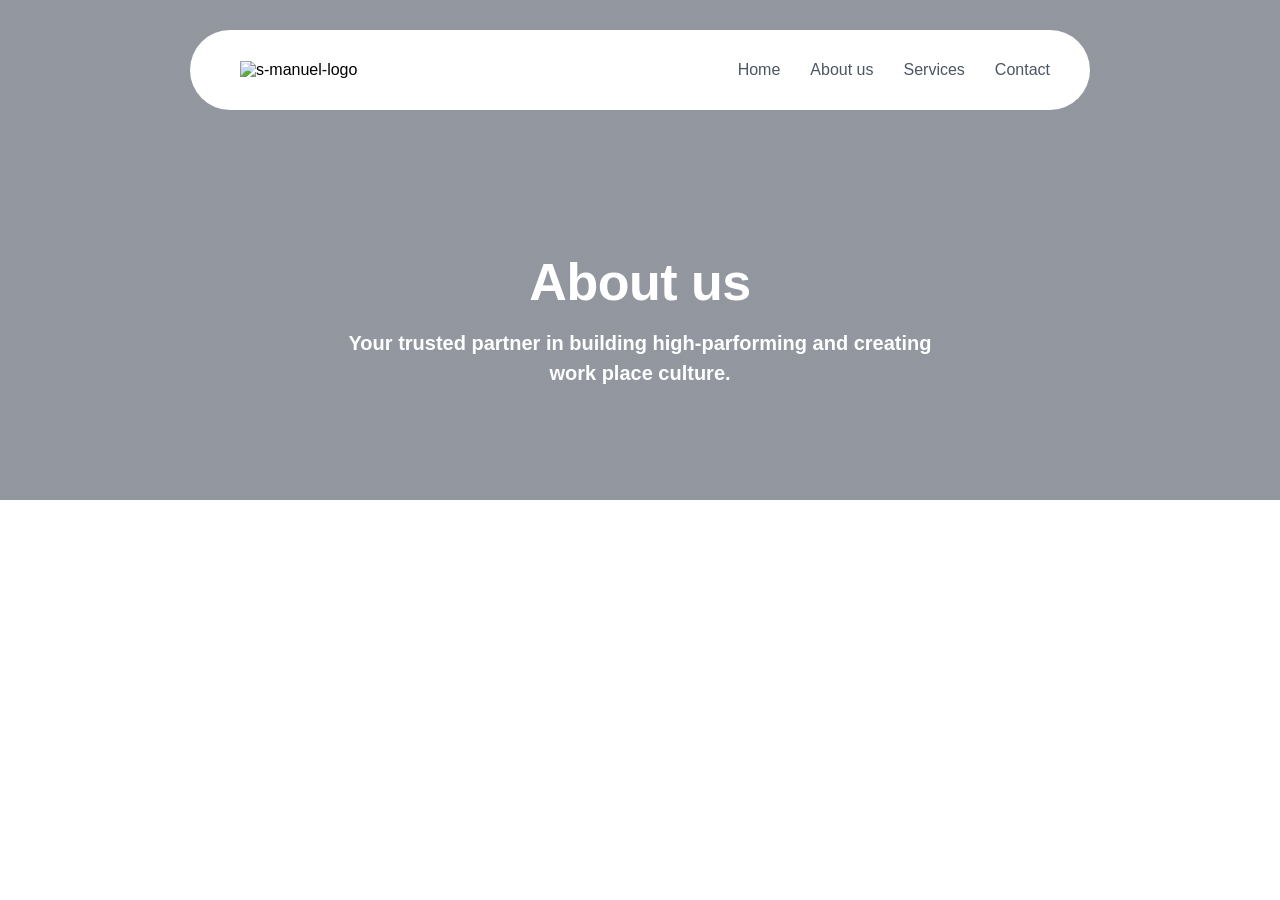
==== about-us.html @ 1f8f38a8 "completed the about us hero page" ====
<!DOCTYPE html>
<html>
    <head>
        <title>About Us | S'Manuel Consulting</title>
        <link rel="icon" href="https://s-manuel-consulting.vercel.app/_next/image?url=%2FLogo.png&w=256&q=75">
        <link href= "https://googleapis.com" rel="stylesheet">
        <link rel="stylesheet" href="about-us.css">
    </head>
    <body>
        <div class="hero">
        <div class="container">

            <div class="box">
        <img src="https://s-manuel-consulting.vercel.app/icon.png?icon.034jwjyfz-hox.png" alt="s-manuel-logo">
        <div class="nav">
            <a href="#">Home</a>
            <a href="#">About us</a>
             <a href="#">Services</a>
            <a href="#">Contact</a>
        </div>
        </div>
            </div>
            <div class="hero-content">
            <h1>About us</h1>
            <p>Your trusted partner in building high-parforming and creating<br> work place culture.</p>
            </div>
        </div>
    </body>
</html>
---- about-us.css ----
*{
    padding: 0%;
    margin: 0%;
    box-sizing: border-box;
    font-family: 'plus jakarta sans', sans-serif;
}

body{
    background-color: white;
}
.hero{
    height: 500px;
    width: 100%;
    background-image:
            linear-gradient(
                rgba(15, 23, 42, 0.45),
                rgba(15, 23, 42, 0.45)
            ), 
            url("https://s-manuel-consulting.vercel.app/_next/image?url=%2FaboutImg.jpg&w=640&q=75");
    background-repeat: no-repeat;
    background-size: cover;
    background-position: center;

    display: flex;
    flex-direction: column;
}
.container{
    display: flex;
      justify-content: center;
      align-items: center;
    padding: 30px;
}

.box{
    height: 80px;
    width: 900px;
    background-color: white;
    border-radius: 70px;
    display: flex;
    align-items: center;
    gap: 20px ;
    display: flex;
    align-items: center;
    justify-content: space-between;
    cursor: pointer;
}

.box img {
margin-left: 50px;
}

.nav{
display: flex;
gap: 30px;
margin-right: 40px;

}

.hero-content{
margin: auto;
text-align: center;
color: white;
max-width: 700px;
padding: 0 20px;
font-weight: 900;
}

.hero-content h1{
    font-size: 52px;
    font-weight: 800;
    letter-spacing: -0.5px;
    margin-bottom: 16px;
}

.hero-content p{
    font-size: 20px;
    font-weight: 600;
    line-height: 1.5;
}

.nav a{
    text-decoration: none;
    color: #4b5563;
    font-weight: 500;
}
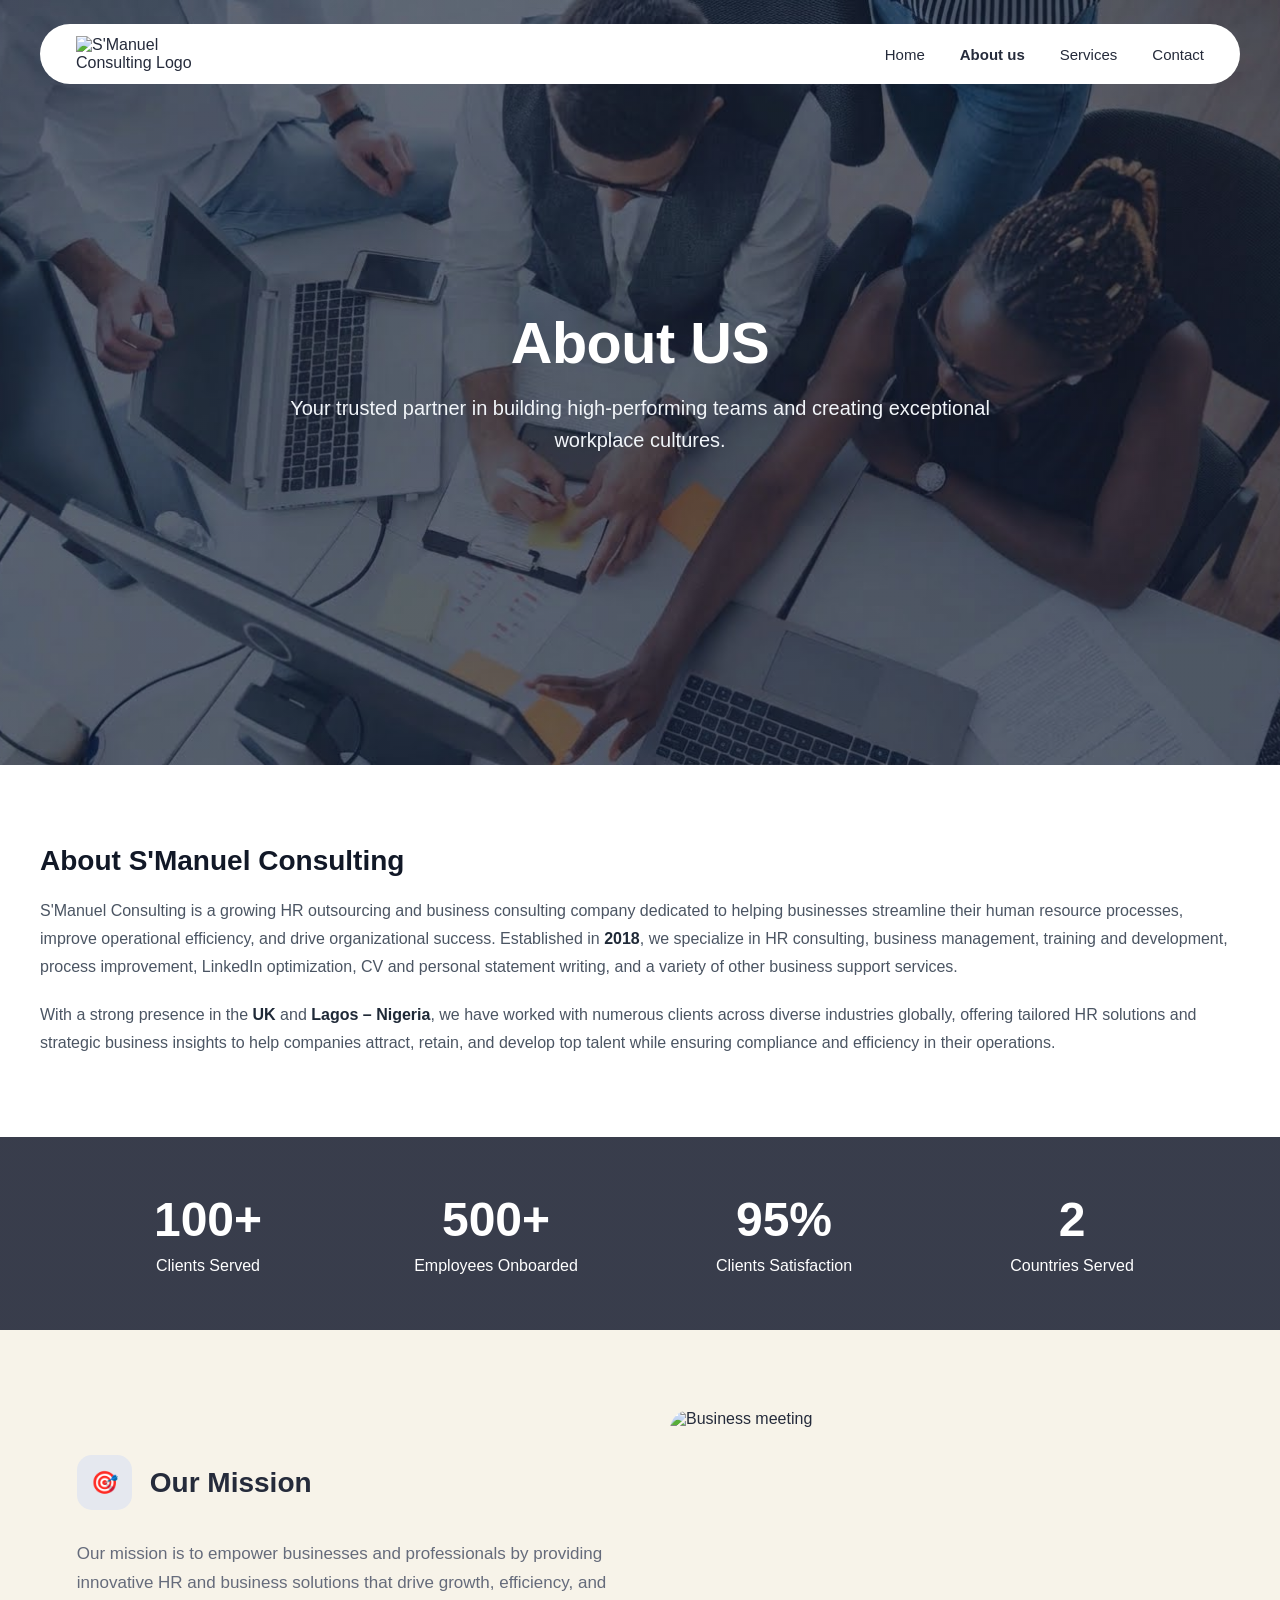
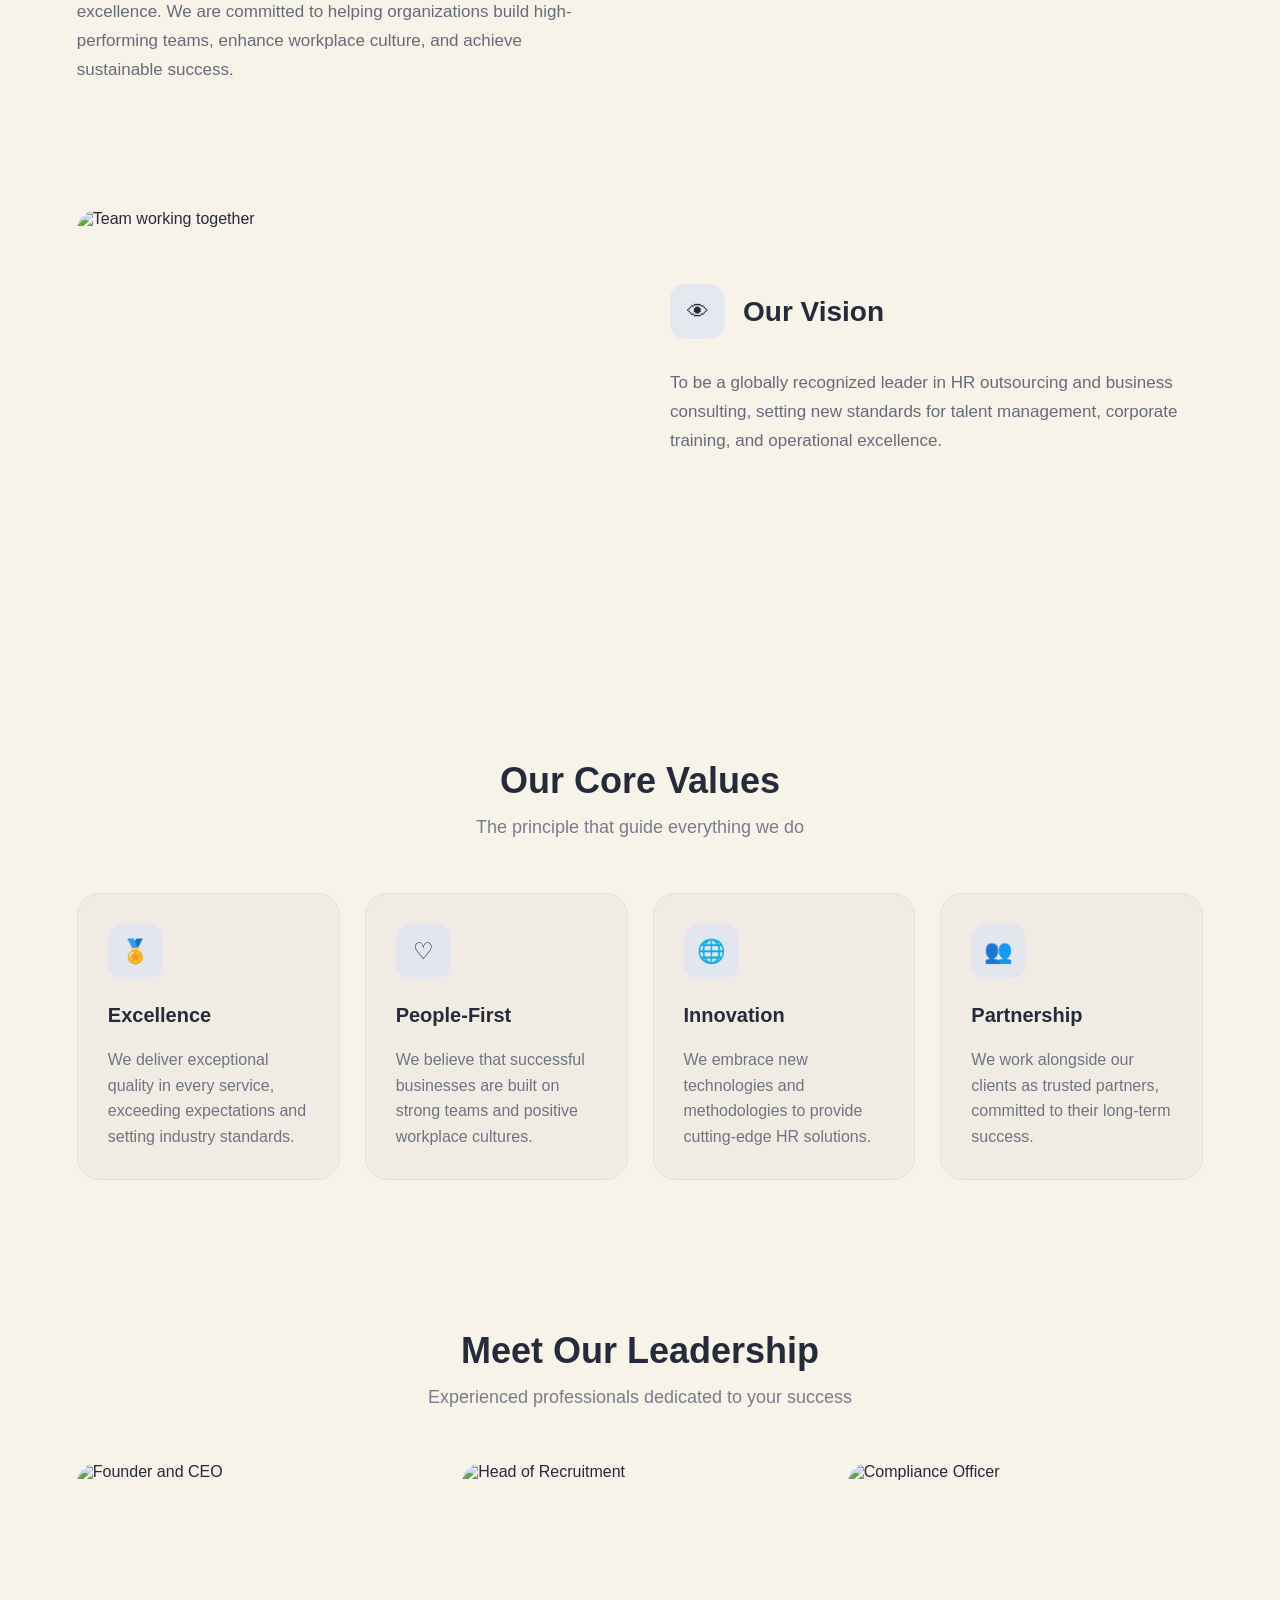
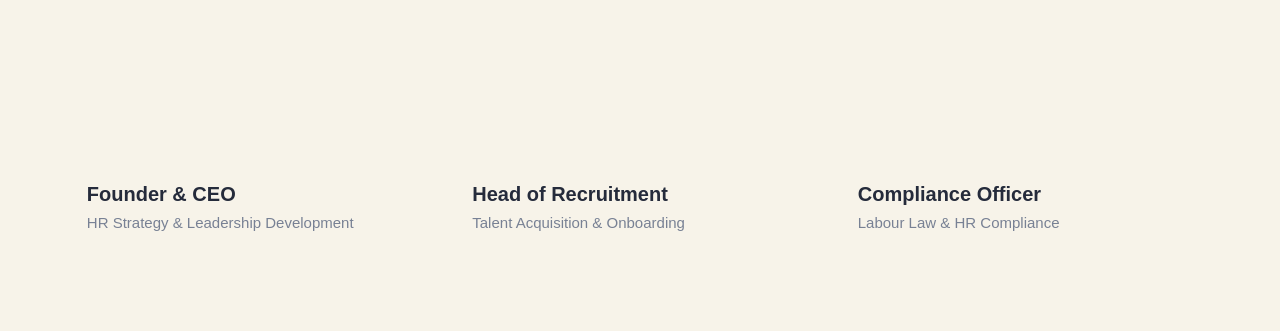
==== commit c5d59ee7: "completed the about page" ====
--- a/about-us.html
+++ b/about-us.html
@@ -1,29 +1,256 @@
 <!DOCTYPE html>
-<html>
-    <head>
-        <title>About Us | S'Manuel Consulting</title>
-        <link rel="icon" href="https://s-manuel-consulting.vercel.app/_next/image?url=%2FLogo.png&w=256&q=75">
-        <link href= "https://googleapis.com" rel="stylesheet">
-        <link rel="stylesheet" href="about-us.css">
-    </head>
-    <body>
-        <div class="hero">
-        <div class="container">
-
-            <div class="box">
-        <img src="https://s-manuel-consulting.vercel.app/icon.png?icon.034jwjyfz-hox.png" alt="s-manuel-logo">
-        <div class="nav">
-            <a href="#">Home</a>
-            <a href="#">About us</a>
-             <a href="#">Services</a>
-            <a href="#">Contact</a>
-        </div>
-        </div>
-            </div>
-            <div class="hero-content">
-            <h1>About us</h1>
-            <p>Your trusted partner in building high-parforming and creating<br> work place culture.</p>
-            </div>
-        </div>
-    </body>
+<html lang="en">
+<head>
+    <meta charset="UTF-8">
+    <meta name="viewport" content="width=device-width, initial-scale=1.0">
+    <title>About Us - S'Manuel Consulting</title>
+    <link rel="icon" href="https://s-manuel-consulting.vercel.app/_next/image?url=%2FLogo.png&w=384&q=75">
+    <link rel="stylesheet" href="about-us.css">
+</head>
+<body>
+
+<!-- HEADER -->
+<header class="navbar">
+    <div class="logo">
+        <img src="https://s-manuel-consulting.vercel.app/icon.png?icon.034jwjyfz-hox.png" alt="S'Manuel Consulting Logo">
+    </div>
+
+    <nav class="nav-links">
+        <a href="index.html">Home</a>
+        <a href="about.html" class="active">About us</a>
+        <a href="services.html">Services</a>
+        <a href="contact.html">Contact</a>
+    </nav>
+</header>
+<section class="about-hero">
+    <div class="hero-content">
+      <h1>About US</h1>
+      <p>
+        Your trusted partner in building high-performing teams and creating 
+        exceptional workplace cultures.
+      </p>
+    </div>
+  </section>
+  <section class="about-company">
+  <div class="container">
+    <h2>About S'Manuel Consulting</h2>
+    <p>
+      S'Manuel Consulting is a growing HR outsourcing and business consulting company dedicated to helping businesses streamline their human resource processes, improve operational efficiency, and drive organizational success. Established in <strong>2018</strong>, we specialize in HR consulting, business management, training and development, process improvement, LinkedIn optimization, CV and personal statement writing, and a variety of other business support services.
+    </p>
+    <p>
+      With a strong presence in the <strong>UK</strong> and <strong>Lagos – Nigeria</strong>, we have worked with numerous clients across diverse industries globally, offering tailored HR solutions and strategic business insights to help companies attract, retain, and develop top talent while ensuring compliance and efficiency in their operations.
+    </p>
+  </div>
+</section>
+
+
+<!-- STATISTICS SECTION -->
+<section class="stats-section">
+
+    <div class="stat">
+        <h2>100+</h2>
+        <p>Clients Served</p>
+    </div>
+
+    <div class="stat">
+        <h2>500+</h2>
+        <p>Employees Onboarded</p>
+    </div>
+
+    <div class="stat">
+        <h2>95%</h2>
+        <p>Clients Satisfaction</p>
+    </div>
+
+    <div class="stat">
+        <h2>2</h2>
+        <p>Countries Served</p>
+    </div>
+
+</section>
+
+
+<!-- MISSION SECTION -->
+<section class="mission-vision">
+
+    <div class="mission">
+
+        <div class="text-content">
+
+            <div class="section-heading">
+                <span class="icon">🎯</span>
+                <h2>Our Mission</h2>
+            </div>
+
+            <p>
+                Our mission is to empower businesses and professionals by
+                providing innovative HR and business solutions that drive
+                growth, efficiency, and excellence. We are committed to
+                helping organizations build high-performing teams, enhance
+                workplace culture, and achieve sustainable success.
+            </p>
+
+        </div>
+
+        <div class="image-content">
+            <img src="https://s-manuel-consulting.vercel.app/_next/image?url=%2Fmission.jpg&w=750&q=75" alt="Business meeting">
+        </div>
+
+    </div>
+
+
+    <!-- VISION SECTION -->
+    <div class="vision">
+
+        <div class="image-content">
+            <img src="https://s-manuel-consulting.vercel.app/_next/image?url=%2Fvision.jpg&w=750&q=75" alt="Team working together">
+        </div>
+
+        <div class="text-content">
+
+            <div class="section-heading">
+                <span class="icon">👁</span>
+                <h2>Our Vision</h2>
+            </div>
+
+            <p>
+                To be a globally recognized leader in HR outsourcing and
+                business consulting, setting new standards for talent
+                management, corporate training, and operational excellence.
+            </p>
+
+        </div>
+
+    </div>
+
+</section>
+
+
+<!-- CORE VALUES SECTION -->
+<section class="core-values">
+
+    <div class="section-title">
+        <h2>Our Core Values</h2>
+        <p>The principle that guide everything we do</p>
+    </div>
+
+    <div class="values-container">
+
+        <!-- VALUE 1 -->
+        <div class="value-card">
+
+            <div class="value-icon">🏅</div>
+
+            <h3>Excellence</h3>
+
+            <p>
+                We deliver exceptional quality in every service,
+                exceeding expectations and setting industry standards.
+            </p>
+
+        </div>
+
+
+        <!-- VALUE 2 -->
+        <div class="value-card">
+
+            <div class="value-icon">♡</div>
+
+            <h3>People-First</h3>
+
+            <p>
+                We believe that successful businesses are built on
+                strong teams and positive workplace cultures.
+            </p>
+
+        </div>
+
+
+        <!-- VALUE 3 -->
+        <div class="value-card">
+
+            <div class="value-icon">🌐</div>
+
+            <h3>Innovation</h3>
+
+            <p>
+                We embrace new technologies and methodologies to
+                provide cutting-edge HR solutions.
+            </p>
+
+        </div>
+
+
+        <!-- VALUE 4 -->
+        <div class="value-card">
+
+            <div class="value-icon">👥</div>
+
+            <h3>Partnership</h3>
+
+            <p>
+                We work alongside our clients as trusted partners,
+                committed to their long-term success.
+            </p>
+
+        </div>
+
+    </div>
+
+</section>
+
+
+<!-- LEADERSHIP SECTION -->
+<section class="leadership">
+
+    <div class="section-title">
+        <h2>Meet Our Leadership</h2>
+        <p>Experienced professionals dedicated to your success</p>
+    </div>
+
+    <div class="leadership-container">
+
+        <!-- LEADER 1 -->
+        <div class="leader-card">
+
+            <img src="https://s-manuel-consulting.vercel.app/_next/image?url=%2Ffounder.png&w=640&q=75" alt="Founder and CEO">
+
+            <div class="leader-info">
+                <h3>Founder &amp; CEO</h3>
+                <p>HR Strategy &amp; Leadership Development</p>
+            </div>
+
+        </div>
+
+
+        <!-- LEADER 2 -->
+        <div class="leader-card">
+
+            <img src="https://s-manuel-consulting.vercel.app/_next/image?url=%2Fhead.jpg&w=640&q=75" alt="Head of Recruitment">
+
+            <div class="leader-info">
+                <h3>Head of Recruitment</h3>
+                <p>Talent Acquisition &amp; Onboarding</p>
+            </div>
+
+        </div>
+
+
+        <!-- LEADER 3 -->
+        <div class="leader-card">
+
+            <img src="https://s-manuel-consulting.vercel.app/_next/image?url=%2Fofficer.jpg&w=640&q=75" alt="Compliance Officer">
+
+            <div class="leader-info">
+                <h3>Compliance Officer</h3>
+                <p>Labour Law &amp; HR Compliance</p>
+            </div>
+
+        </div>
+
+    </div>
+
+</section>
+
+</body>
 </html>
--- a/about-us.css
+++ b/about-us.css
@@ -1,85 +1,450 @@
-*{
-    padding: 0%;
-    margin: 0%;
+@import url('https://googleapis.com');
+
+* {
+    margin: 0;
+    padding: 0;
     box-sizing: border-box;
-    font-family: 'plus jakarta sans', sans-serif;
-}
-
-body{
+    font-family: 'poppins', sans-serif;
+}
+
+body {
+    font-family: Arial, Helvetica, sans-serif;
+    background-color: #f7f3e9;
+    color: #252b3b;
+}
+
+img {
+    max-width: 100%;
+    display: block;
+}
+
+header{
+    position: fixed;
+    top: 24px;
+    left: 40px;
+    right: 40px;
+   max-width: 1300px;
+    z-index: 10;
+    background: transparent;
+    padding: 0 40;
+}
+
+.navbar {
+    max-width: 1300px;
+    display: flex;
+    align-items: center;
+    justify-content: space-between;
+    margin: 0 auto;
+    padding: 12px 36px;
     background-color: white;
-}
-.hero{
-    height: 500px;
-    width: 100%;
-    background-image:
-            linear-gradient(
-                rgba(15, 23, 42, 0.45),
-                rgba(15, 23, 42, 0.45)
-            ), 
-            url("https://s-manuel-consulting.vercel.app/_next/image?url=%2FaboutImg.jpg&w=640&q=75");
-    background-repeat: no-repeat;
+    border-radius: 50px;
+}
+
+.logo img {
+    width: 120px;
+    height: auto;
+}
+
+.nav-links {
+    display: flex;
+    align-items: center;
+    gap: 35px;
+}
+
+.nav-links a {
+    text-decoration: none;
+    color: #252b3b;
+    font-size: 15px;
+    font-weight: 500;
+    transition: 0.3s;
+}
+
+.nav-links a:hover {
+    color: #7185a5;
+}
+
+.nav-links .active {
+    font-weight: bold;
+}
+
+.about-hero {
+  position: relative;
+  width: 100%;
+  min-height: 85vh;
+  display: flex;
+  justify-content: center;
+  align-items: center;
+  text-align: center;
+  color: #ffffff;
+  padding: 0 20px;
+  overflow: hidden;
+  background-image: 
+    linear-gradient(rgba(30, 38, 52, 0.25), rgba(30, 38, 52, 0.25)),
+    url('[data-uri]'); /* Replace with your image file path */
+  background-size: cover;
+  background-position: center;
+  background-repeat: no-repeat;
+}
+
+.hero-content {
+  max-width: 780px;
+}
+
+.hero-content h1 {
+  font-size: clamp(2.2rem, 5vw, 3.6rem);
+  font-weight: 700;
+  margin-bottom: 16px;
+  letter-spacing: -0.5px;
+}
+
+.hero-content p {
+  font-size: clamp(1rem, 2vw, 1.25rem);
+  font-weight: 400;
+  line-height: 1.6;
+  color: #f1f5f9;
+}
+
+.about-company {
+  background-color: #ffffff;
+  padding: 80px 40px; /* Top/bottom and side spacing */
+}
+
+.about-company .container {
+  max-width: 1200px; /* Aligns cleanly with your floating navbar edges */
+  margin: 0 auto;
+}
+
+.about-company h2 {
+  font-size: 1.75rem;
+  font-weight: 700;
+  color: #111827; /* Deep charcoal/black heading */
+  margin-bottom: 20px;
+}
+
+.about-company p {
+  font-size: 1rem;
+  font-weight: 400;
+  line-height: 1.75;
+  color: #4b5563; /* Soft slate gray body text */
+  margin-bottom: 20px;
+}
+
+.about-company p:last-child {
+  margin-bottom: 0;
+}
+
+.about-company strong {
+  font-weight: 600;
+  color: #1f2937; /* Slightly darker emphasis for 2018, UK, and Lagos – Nigeria */
+}
+
+.stats-section {
+    display: grid;
+    grid-template-columns: repeat(4, 1fr);
+    align-items: center;
+    text-align: center;
+    padding: 55px 5%;
+    background:
+        linear-gradient(rgba(23, 29, 48, 0.85),
+        rgba(23, 29, 48, 0.85)),
+        url("images/stats-background.jpg");
+
     background-size: cover;
     background-position: center;
-
+    color: #ffffff;
+}
+
+.stat h2 {
+    font-size: 48px;
+    margin-bottom: 10px;
+    font-weight: 700;
+}
+
+.stat p {
+    font-size: 16px;
+}
+
+
+.mission-vision {
+    padding: 80px 6%;
+}
+
+.mission,
+.vision {
+    display: grid;
+    grid-template-columns: 1fr 1fr;
+    align-items: center;
+    gap: 60px;
+    margin-bottom: 80px;
+}
+
+.text-content {
+    width: 100%;
+}
+
+.section-heading {
     display: flex;
-    flex-direction: column;
-}
-.container{
+    align-items: center;
+    gap: 18px;
+    margin-bottom: 30px;
+}
+
+.section-heading h2 {
+    font-size: 28px;
+    font-weight: 700;
+}
+
+.icon {
     display: flex;
-      justify-content: center;
-      align-items: center;
+    align-items: center;
+    justify-content: center;
+    width: 55px;
+    height: 55px;
+    background-color: #e5e8ef;
+    border-radius: 15px;
+    font-size: 22px;
+}
+
+.text-content p {
+    font-size: 17px;
+    line-height: 1.7;
+    color: #656b7b;
+}
+
+.image-content img {
+    width: 100%;
+    height: 320px;
+    object-fit: cover;
+    border-radius: 20px;
+}
+
+
+.core-values {
+    padding: 70px 6%;
+}
+
+.section-title {
+    text-align: center;
+    margin-bottom: 55px;
+}
+
+.section-title h2 {
+    font-size: 36px;
+    margin-bottom: 15px;
+}
+
+.section-title p {
+    color: #777d8c;
+    font-size: 18px;
+}
+
+.values-container {
+    display: grid;
+    grid-template-columns: repeat(4, 1fr);
+    gap: 25px;
+}
+
+.value-card {
+    background-color: #f0ece3;
+    border: 1px solid #e6e1d7;
     padding: 30px;
-}
-
-.box{
-    height: 80px;
-    width: 900px;
-    background-color: white;
-    border-radius: 70px;
+    border-radius: 22px;
+    transition: 0.3s;
+}
+
+.value-card:hover {
+    transform: translateY(-5px);
+}
+
+.value-icon {
     display: flex;
     align-items: center;
-    gap: 20px ;
-    display: flex;
-    align-items: center;
-    justify-content: space-between;
-    cursor: pointer;
-}
-
-.box img {
-margin-left: 50px;
-}
-
-.nav{
-display: flex;
-gap: 30px;
-margin-right: 40px;
-
-}
-
-.hero-content{
-margin: auto;
-text-align: center;
-color: white;
-max-width: 700px;
-padding: 0 20px;
-font-weight: 900;
-}
-
-.hero-content h1{
-    font-size: 52px;
-    font-weight: 800;
-    letter-spacing: -0.5px;
-    margin-bottom: 16px;
-}
-
-.hero-content p{
+    justify-content: center;
+    width: 55px;
+    height: 55px;
+    background-color: #e3e6ed;
+    border-radius: 15px;
+    margin-bottom: 25px;
+    font-size: 23px;
+}
+
+.value-card h3 {
     font-size: 20px;
-    font-weight: 600;
-    line-height: 1.5;
-}
-
-.nav a{
-    text-decoration: none;
-    color: #4b5563;
-    font-weight: 500;
-}
+    margin-bottom: 20px;
+}
+
+.value-card p {
+    font-size: 16px;
+    color: #6e7482;
+    line-height: 1.6;
+}
+
+
+.leadership {
+    padding: 80px 6%;
+}
+
+.leadership-container {
+    display: grid;
+    grid-template-columns: repeat(3, 1fr);
+    gap: 30px;
+}
+
+.leader-card {
+    overflow: hidden;
+}
+
+.leader-card img {
+    width: 100%;
+    height: 300px;
+    object-fit: cover;
+    border-radius: 20px;
+}
+
+.leader-info {
+    padding: 20px 10px;
+}
+
+.leader-info h3 {
+    font-size: 20px;
+    margin-bottom: 8px;
+}
+
+.leader-info p {
+    color: #788194;
+    font-size: 15px;
+}
+
+
+
+@media (max-width: 992px) {
+
+    .values-container {
+        grid-template-columns: repeat(2, 1fr);
+    }
+
+    .mission,
+    .vision {
+        gap: 30px;
+    }
+
+    .stat h2 {
+        font-size: 38px;
+    }
+
+    .leadership-container {
+        gap: 20px;
+    }
+
+    .leader-card img {
+        height: 250px;
+    }
+
+}
+
+
+
+@media (max-width: 600px) {
+
+    /* Navbar */
+    .navbar {
+        flex-direction: column;
+        gap: 20px;
+        padding: 20px;
+        border-radius: 25px;
+    }
+
+    .nav-links {
+        flex-wrap: wrap;
+        justify-content: center;
+        gap: 20px;
+    }
+
+    /* Stats */
+    .stats-section {
+        grid-template-columns: repeat(2, 1fr);
+        gap: 35px;
+        padding: 40px 20px;
+    }
+
+    .stat h2 {
+        font-size: 32px;
+    }
+
+    .stat p {
+        font-size: 14px;
+    }
+
+    /* Mission & Vision */
+    .mission-vision {
+        padding: 50px 5%;
+    }
+
+    .mission,
+    .vision {
+        grid-template-columns: 1fr;
+        gap: 30px;
+        margin-bottom: 60px;
+    }
+
+    .mission .image-content {
+        order: 2;
+    }
+
+    .vision .image-content {
+        order: 1;
+    }
+
+    .vision .text-content {
+        order: 2;
+    }
+
+    .section-heading h2 {
+        font-size: 24px;
+    }
+
+    .text-content p {
+        font-size: 15px;
+    }
+
+    .image-content img {
+        height: 250px;
+    }
+
+    /* Core Values */
+    .core-values {
+        padding: 50px 5%;
+    }
+
+    .section-title h2 {
+        font-size: 28px;
+    }
+
+    .section-title p {
+        font-size: 15px;
+    }
+
+    .values-container {
+        grid-template-columns: 1fr;
+        gap: 20px;
+    }
+
+    .value-card {
+        padding: 25px;
+    }
+
+    /* Leadership */
+    .leadership {
+        padding: 50px 5%;
+    }
+
+    .leadership-container {
+        grid-template-columns: 1fr;
+        gap: 30px;
+    }
+
+    .leader-card img {
+        height: 320px;
+    }
+
+}
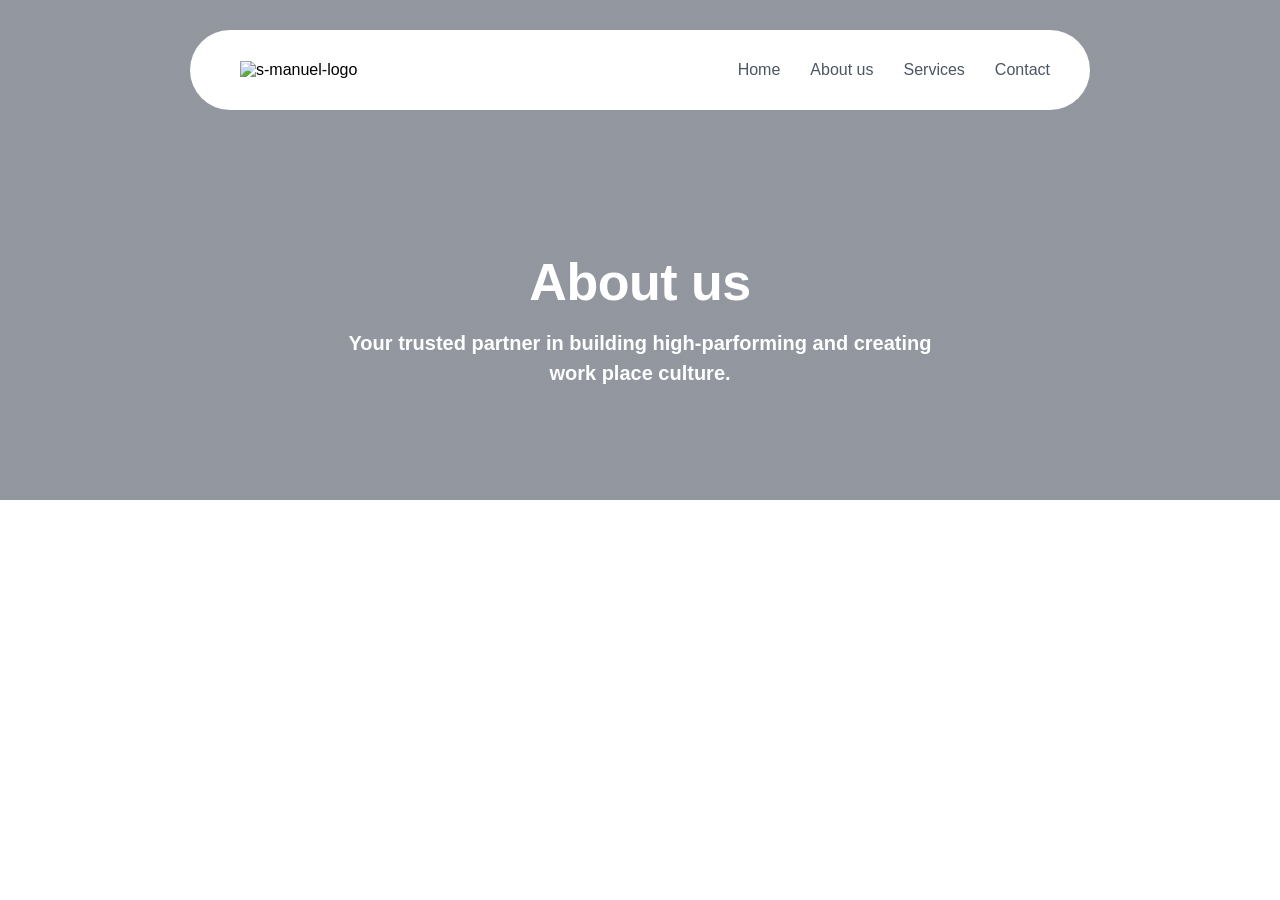
==== commit 8220dbc4: "update service" ====
--- a/about-us.html
+++ b/about-us.html
@@ -1,256 +1,29 @@
 <!DOCTYPE html>
-<html lang="en">
-<head>
-    <meta charset="UTF-8">
-    <meta name="viewport" content="width=device-width, initial-scale=1.0">
-    <title>About Us - S'Manuel Consulting</title>
-    <link rel="icon" href="https://s-manuel-consulting.vercel.app/_next/image?url=%2FLogo.png&w=384&q=75">
-    <link rel="stylesheet" href="about-us.css">
-</head>
-<body>
+<html>
+    <head>
+        <title>About Us | S'Manuel Consulting</title>
+        <link rel="icon" href="https://s-manuel-consulting.vercel.app/_next/image?url=%2FLogo.png&w=256&q=75">
+        <link href= "https://googleapis.com" rel="stylesheet">
+        <link rel="stylesheet" href="about-us.css">
+    </head>
+    <body>
+        <div class="hero">
+        <div class="container">
 
-<!-- HEADER -->
-<header class="navbar">
-    <div class="logo">
-        <img src="https://s-manuel-consulting.vercel.app/icon.png?icon.034jwjyfz-hox.png" alt="S'Manuel Consulting Logo">
-    </div>
-
-    <nav class="nav-links">
-        <a href="index.html">Home</a>
-        <a href="about.html" class="active">About us</a>
-        <a href="services.html">Services</a>
-        <a href="contact.html">Contact</a>
-    </nav>
-</header>
-<section class="about-hero">
-    <div class="hero-content">
-      <h1>About US</h1>
-      <p>
-        Your trusted partner in building high-performing teams and creating 
-        exceptional workplace cultures.
-      </p>
-    </div>
-  </section>
-  <section class="about-company">
-  <div class="container">
-    <h2>About S'Manuel Consulting</h2>
-    <p>
-      S'Manuel Consulting is a growing HR outsourcing and business consulting company dedicated to helping businesses streamline their human resource processes, improve operational efficiency, and drive organizational success. Established in <strong>2018</strong>, we specialize in HR consulting, business management, training and development, process improvement, LinkedIn optimization, CV and personal statement writing, and a variety of other business support services.
-    </p>
-    <p>
-      With a strong presence in the <strong>UK</strong> and <strong>Lagos – Nigeria</strong>, we have worked with numerous clients across diverse industries globally, offering tailored HR solutions and strategic business insights to help companies attract, retain, and develop top talent while ensuring compliance and efficiency in their operations.
-    </p>
-  </div>
-</section>
-
-
-<!-- STATISTICS SECTION -->
-<section class="stats-section">
-
-    <div class="stat">
-        <h2>100+</h2>
-        <p>Clients Served</p>
-    </div>
-
-    <div class="stat">
-        <h2>500+</h2>
-        <p>Employees Onboarded</p>
-    </div>
-
-    <div class="stat">
-        <h2>95%</h2>
-        <p>Clients Satisfaction</p>
-    </div>
-
-    <div class="stat">
-        <h2>2</h2>
-        <p>Countries Served</p>
-    </div>
-
-</section>
-
-
-<!-- MISSION SECTION -->
-<section class="mission-vision">
-
-    <div class="mission">
-
-        <div class="text-content">
-
-            <div class="section-heading">
-                <span class="icon">🎯</span>
-                <h2>Our Mission</h2>
+            <div class="box">
+        <img src="https://s-manuel-consulting.vercel.app/icon.png?icon.034jwjyfz-hox.png" alt="s-manuel-logo">
+        <div class="nav">
+            <a href="#">Home</a>
+            <a href="#">About us</a>
+             <a href="#">Services</a>
+            <a href="#">Contact</a>
+        </div>
+        </div>
             </div>
-
-            <p>
-                Our mission is to empower businesses and professionals by
-                providing innovative HR and business solutions that drive
-                growth, efficiency, and excellence. We are committed to
-                helping organizations build high-performing teams, enhance
-                workplace culture, and achieve sustainable success.
-            </p>
-
+            <div class="hero-content">
+            <h1>About us</h1>
+            <p>Your trusted partner in building high-parforming and creating<br> work place culture.</p>
+            </div>
         </div>
-
-        <div class="image-content">
-            <img src="https://s-manuel-consulting.vercel.app/_next/image?url=%2Fmission.jpg&w=750&q=75" alt="Business meeting">
-        </div>
-
-    </div>
-
-
-    <!-- VISION SECTION -->
-    <div class="vision">
-
-        <div class="image-content">
-            <img src="https://s-manuel-consulting.vercel.app/_next/image?url=%2Fvision.jpg&w=750&q=75" alt="Team working together">
-        </div>
-
-        <div class="text-content">
-
-            <div class="section-heading">
-                <span class="icon">👁</span>
-                <h2>Our Vision</h2>
-            </div>
-
-            <p>
-                To be a globally recognized leader in HR outsourcing and
-                business consulting, setting new standards for talent
-                management, corporate training, and operational excellence.
-            </p>
-
-        </div>
-
-    </div>
-
-</section>
-
-
-<!-- CORE VALUES SECTION -->
-<section class="core-values">
-
-    <div class="section-title">
-        <h2>Our Core Values</h2>
-        <p>The principle that guide everything we do</p>
-    </div>
-
-    <div class="values-container">
-
-        <!-- VALUE 1 -->
-        <div class="value-card">
-
-            <div class="value-icon">🏅</div>
-
-            <h3>Excellence</h3>
-
-            <p>
-                We deliver exceptional quality in every service,
-                exceeding expectations and setting industry standards.
-            </p>
-
-        </div>
-
-
-        <!-- VALUE 2 -->
-        <div class="value-card">
-
-            <div class="value-icon">♡</div>
-
-            <h3>People-First</h3>
-
-            <p>
-                We believe that successful businesses are built on
-                strong teams and positive workplace cultures.
-            </p>
-
-        </div>
-
-
-        <!-- VALUE 3 -->
-        <div class="value-card">
-
-            <div class="value-icon">🌐</div>
-
-            <h3>Innovation</h3>
-
-            <p>
-                We embrace new technologies and methodologies to
-                provide cutting-edge HR solutions.
-            </p>
-
-        </div>
-
-
-        <!-- VALUE 4 -->
-        <div class="value-card">
-
-            <div class="value-icon">👥</div>
-
-            <h3>Partnership</h3>
-
-            <p>
-                We work alongside our clients as trusted partners,
-                committed to their long-term success.
-            </p>
-
-        </div>
-
-    </div>
-
-</section>
-
-
-<!-- LEADERSHIP SECTION -->
-<section class="leadership">
-
-    <div class="section-title">
-        <h2>Meet Our Leadership</h2>
-        <p>Experienced professionals dedicated to your success</p>
-    </div>
-
-    <div class="leadership-container">
-
-        <!-- LEADER 1 -->
-        <div class="leader-card">
-
-            <img src="https://s-manuel-consulting.vercel.app/_next/image?url=%2Ffounder.png&w=640&q=75" alt="Founder and CEO">
-
-            <div class="leader-info">
-                <h3>Founder &amp; CEO</h3>
-                <p>HR Strategy &amp; Leadership Development</p>
-            </div>
-
-        </div>
-
-
-        <!-- LEADER 2 -->
-        <div class="leader-card">
-
-            <img src="https://s-manuel-consulting.vercel.app/_next/image?url=%2Fhead.jpg&w=640&q=75" alt="Head of Recruitment">
-
-            <div class="leader-info">
-                <h3>Head of Recruitment</h3>
-                <p>Talent Acquisition &amp; Onboarding</p>
-            </div>
-
-        </div>
-
-
-        <!-- LEADER 3 -->
-        <div class="leader-card">
-
-            <img src="https://s-manuel-consulting.vercel.app/_next/image?url=%2Fofficer.jpg&w=640&q=75" alt="Compliance Officer">
-
-            <div class="leader-info">
-                <h3>Compliance Officer</h3>
-                <p>Labour Law &amp; HR Compliance</p>
-            </div>
-
-        </div>
-
-    </div>
-
-</section>
-
-</body>
+    </body>
 </html>
--- a/about-us.css
+++ b/about-us.css
@@ -1,450 +1,85 @@
-@import url('https://googleapis.com');
-
-* {
-    margin: 0;
-    padding: 0;
+*{
+    padding: 0%;
+    margin: 0%;
     box-sizing: border-box;
-    font-family: 'poppins', sans-serif;
+    font-family: 'plus jakarta sans', sans-serif;
 }
 
-body {
-    font-family: Arial, Helvetica, sans-serif;
-    background-color: #f7f3e9;
-    color: #252b3b;
+body{
+    background-color: white;
+}
+.hero{
+    height: 500px;
+    width: 100%;
+    background-image:
+            linear-gradient(
+                rgba(15, 23, 42, 0.45),
+                rgba(15, 23, 42, 0.45)
+            ), 
+            url("https://s-manuel-consulting.vercel.app/_next/image?url=%2FaboutImg.jpg&w=640&q=75");
+    background-repeat: no-repeat;
+    background-size: cover;
+    background-position: center;
+
+    display: flex;
+    flex-direction: column;
+}
+.container{
+    display: flex;
+      justify-content: center;
+      align-items: center;
+    padding: 30px;
 }
 
-img {
-    max-width: 100%;
-    display: block;
-}
-
-header{
-    position: fixed;
-    top: 24px;
-    left: 40px;
-    right: 40px;
-   max-width: 1300px;
-    z-index: 10;
-    background: transparent;
-    padding: 0 40;
-}
-
-.navbar {
-    max-width: 1300px;
+.box{
+    height: 80px;
+    width: 900px;
+    background-color: white;
+    border-radius: 70px;
+    display: flex;
+    align-items: center;
+    gap: 20px ;
     display: flex;
     align-items: center;
     justify-content: space-between;
-    margin: 0 auto;
-    padding: 12px 36px;
-    background-color: white;
-    border-radius: 50px;
+    cursor: pointer;
 }
 
-.logo img {
-    width: 120px;
-    height: auto;
+.box img {
+margin-left: 50px;
 }
 
-.nav-links {
-    display: flex;
-    align-items: center;
-    gap: 35px;
-}
-
-.nav-links a {
-    text-decoration: none;
-    color: #252b3b;
-    font-size: 15px;
-    font-weight: 500;
-    transition: 0.3s;
-}
-
-.nav-links a:hover {
-    color: #7185a5;
-}
-
-.nav-links .active {
-    font-weight: bold;
-}
-
-.about-hero {
-  position: relative;
-  width: 100%;
-  min-height: 85vh;
-  display: flex;
-  justify-content: center;
-  align-items: center;
-  text-align: center;
-  color: #ffffff;
-  padding: 0 20px;
-  overflow: hidden;
-  background-image: 
-    linear-gradient(rgba(30, 38, 52, 0.25), rgba(30, 38, 52, 0.25)),
-    url('[data-uri]'); /* Replace with your image file path */
-  background-size: cover;
-  background-position: center;
-  background-repeat: no-repeat;
-}
-
-.hero-content {
-  max-width: 780px;
-}
-
-.hero-content h1 {
-  font-size: clamp(2.2rem, 5vw, 3.6rem);
-  font-weight: 700;
-  margin-bottom: 16px;
-  letter-spacing: -0.5px;
-}
-
-.hero-content p {
-  font-size: clamp(1rem, 2vw, 1.25rem);
-  font-weight: 400;
-  line-height: 1.6;
-  color: #f1f5f9;
-}
-
-.about-company {
-  background-color: #ffffff;
-  padding: 80px 40px; /* Top/bottom and side spacing */
-}
-
-.about-company .container {
-  max-width: 1200px; /* Aligns cleanly with your floating navbar edges */
-  margin: 0 auto;
-}
-
-.about-company h2 {
-  font-size: 1.75rem;
-  font-weight: 700;
-  color: #111827; /* Deep charcoal/black heading */
-  margin-bottom: 20px;
-}
-
-.about-company p {
-  font-size: 1rem;
-  font-weight: 400;
-  line-height: 1.75;
-  color: #4b5563; /* Soft slate gray body text */
-  margin-bottom: 20px;
-}
-
-.about-company p:last-child {
-  margin-bottom: 0;
-}
-
-.about-company strong {
-  font-weight: 600;
-  color: #1f2937; /* Slightly darker emphasis for 2018, UK, and Lagos – Nigeria */
-}
-
-.stats-section {
-    display: grid;
-    grid-template-columns: repeat(4, 1fr);
-    align-items: center;
-    text-align: center;
-    padding: 55px 5%;
-    background:
-        linear-gradient(rgba(23, 29, 48, 0.85),
-        rgba(23, 29, 48, 0.85)),
-        url("images/stats-background.jpg");
-
-    background-size: cover;
-    background-position: center;
-    color: #ffffff;
-}
-
-.stat h2 {
-    font-size: 48px;
-    margin-bottom: 10px;
-    font-weight: 700;
-}
-
-.stat p {
-    font-size: 16px;
-}
-
-
-.mission-vision {
-    padding: 80px 6%;
-}
-
-.mission,
-.vision {
-    display: grid;
-    grid-template-columns: 1fr 1fr;
-    align-items: center;
-    gap: 60px;
-    margin-bottom: 80px;
-}
-
-.text-content {
-    width: 100%;
-}
-
-.section-heading {
-    display: flex;
-    align-items: center;
-    gap: 18px;
-    margin-bottom: 30px;
-}
-
-.section-heading h2 {
-    font-size: 28px;
-    font-weight: 700;
-}
-
-.icon {
-    display: flex;
-    align-items: center;
-    justify-content: center;
-    width: 55px;
-    height: 55px;
-    background-color: #e5e8ef;
-    border-radius: 15px;
-    font-size: 22px;
-}
-
-.text-content p {
-    font-size: 17px;
-    line-height: 1.7;
-    color: #656b7b;
-}
-
-.image-content img {
-    width: 100%;
-    height: 320px;
-    object-fit: cover;
-    border-radius: 20px;
-}
-
-
-.core-values {
-    padding: 70px 6%;
-}
-
-.section-title {
-    text-align: center;
-    margin-bottom: 55px;
-}
-
-.section-title h2 {
-    font-size: 36px;
-    margin-bottom: 15px;
-}
-
-.section-title p {
-    color: #777d8c;
-    font-size: 18px;
-}
-
-.values-container {
-    display: grid;
-    grid-template-columns: repeat(4, 1fr);
-    gap: 25px;
-}
-
-.value-card {
-    background-color: #f0ece3;
-    border: 1px solid #e6e1d7;
-    padding: 30px;
-    border-radius: 22px;
-    transition: 0.3s;
-}
-
-.value-card:hover {
-    transform: translateY(-5px);
-}
-
-.value-icon {
-    display: flex;
-    align-items: center;
-    justify-content: center;
-    width: 55px;
-    height: 55px;
-    background-color: #e3e6ed;
-    border-radius: 15px;
-    margin-bottom: 25px;
-    font-size: 23px;
-}
-
-.value-card h3 {
-    font-size: 20px;
-    margin-bottom: 20px;
-}
-
-.value-card p {
-    font-size: 16px;
-    color: #6e7482;
-    line-height: 1.6;
-}
-
-
-.leadership {
-    padding: 80px 6%;
-}
-
-.leadership-container {
-    display: grid;
-    grid-template-columns: repeat(3, 1fr);
-    gap: 30px;
-}
-
-.leader-card {
-    overflow: hidden;
-}
-
-.leader-card img {
-    width: 100%;
-    height: 300px;
-    object-fit: cover;
-    border-radius: 20px;
-}
-
-.leader-info {
-    padding: 20px 10px;
-}
-
-.leader-info h3 {
-    font-size: 20px;
-    margin-bottom: 8px;
-}
-
-.leader-info p {
-    color: #788194;
-    font-size: 15px;
-}
-
-
-
-@media (max-width: 992px) {
-
-    .values-container {
-        grid-template-columns: repeat(2, 1fr);
-    }
-
-    .mission,
-    .vision {
-        gap: 30px;
-    }
-
-    .stat h2 {
-        font-size: 38px;
-    }
-
-    .leadership-container {
-        gap: 20px;
-    }
-
-    .leader-card img {
-        height: 250px;
-    }
+.nav{
+display: flex;
+gap: 30px;
+margin-right: 40px;
 
 }
 
+.hero-content{
+margin: auto;
+text-align: center;
+color: white;
+max-width: 700px;
+padding: 0 20px;
+font-weight: 900;
+}
 
+.hero-content h1{
+    font-size: 52px;
+    font-weight: 800;
+    letter-spacing: -0.5px;
+    margin-bottom: 16px;
+}
 
-@media (max-width: 600px) {
+.hero-content p{
+    font-size: 20px;
+    font-weight: 600;
+    line-height: 1.5;
+}
 
-    /* Navbar */
-    .navbar {
-        flex-direction: column;
-        gap: 20px;
-        padding: 20px;
-        border-radius: 25px;
-    }
-
-    .nav-links {
-        flex-wrap: wrap;
-        justify-content: center;
-        gap: 20px;
-    }
-
-    /* Stats */
-    .stats-section {
-        grid-template-columns: repeat(2, 1fr);
-        gap: 35px;
-        padding: 40px 20px;
-    }
-
-    .stat h2 {
-        font-size: 32px;
-    }
-
-    .stat p {
-        font-size: 14px;
-    }
-
-    /* Mission & Vision */
-    .mission-vision {
-        padding: 50px 5%;
-    }
-
-    .mission,
-    .vision {
-        grid-template-columns: 1fr;
-        gap: 30px;
-        margin-bottom: 60px;
-    }
-
-    .mission .image-content {
-        order: 2;
-    }
-
-    .vision .image-content {
-        order: 1;
-    }
-
-    .vision .text-content {
-        order: 2;
-    }
-
-    .section-heading h2 {
-        font-size: 24px;
-    }
-
-    .text-content p {
-        font-size: 15px;
-    }
-
-    .image-content img {
-        height: 250px;
-    }
-
-    /* Core Values */
-    .core-values {
-        padding: 50px 5%;
-    }
-
-    .section-title h2 {
-        font-size: 28px;
-    }
-
-    .section-title p {
-        font-size: 15px;
-    }
-
-    .values-container {
-        grid-template-columns: 1fr;
-        gap: 20px;
-    }
-
-    .value-card {
-        padding: 25px;
-    }
-
-    /* Leadership */
-    .leadership {
-        padding: 50px 5%;
-    }
-
-    .leadership-container {
-        grid-template-columns: 1fr;
-        gap: 30px;
-    }
-
-    .leader-card img {
-        height: 320px;
-    }
-
+.nav a{
+    text-decoration: none;
+    color: #4b5563;
+    font-weight: 500;
 }
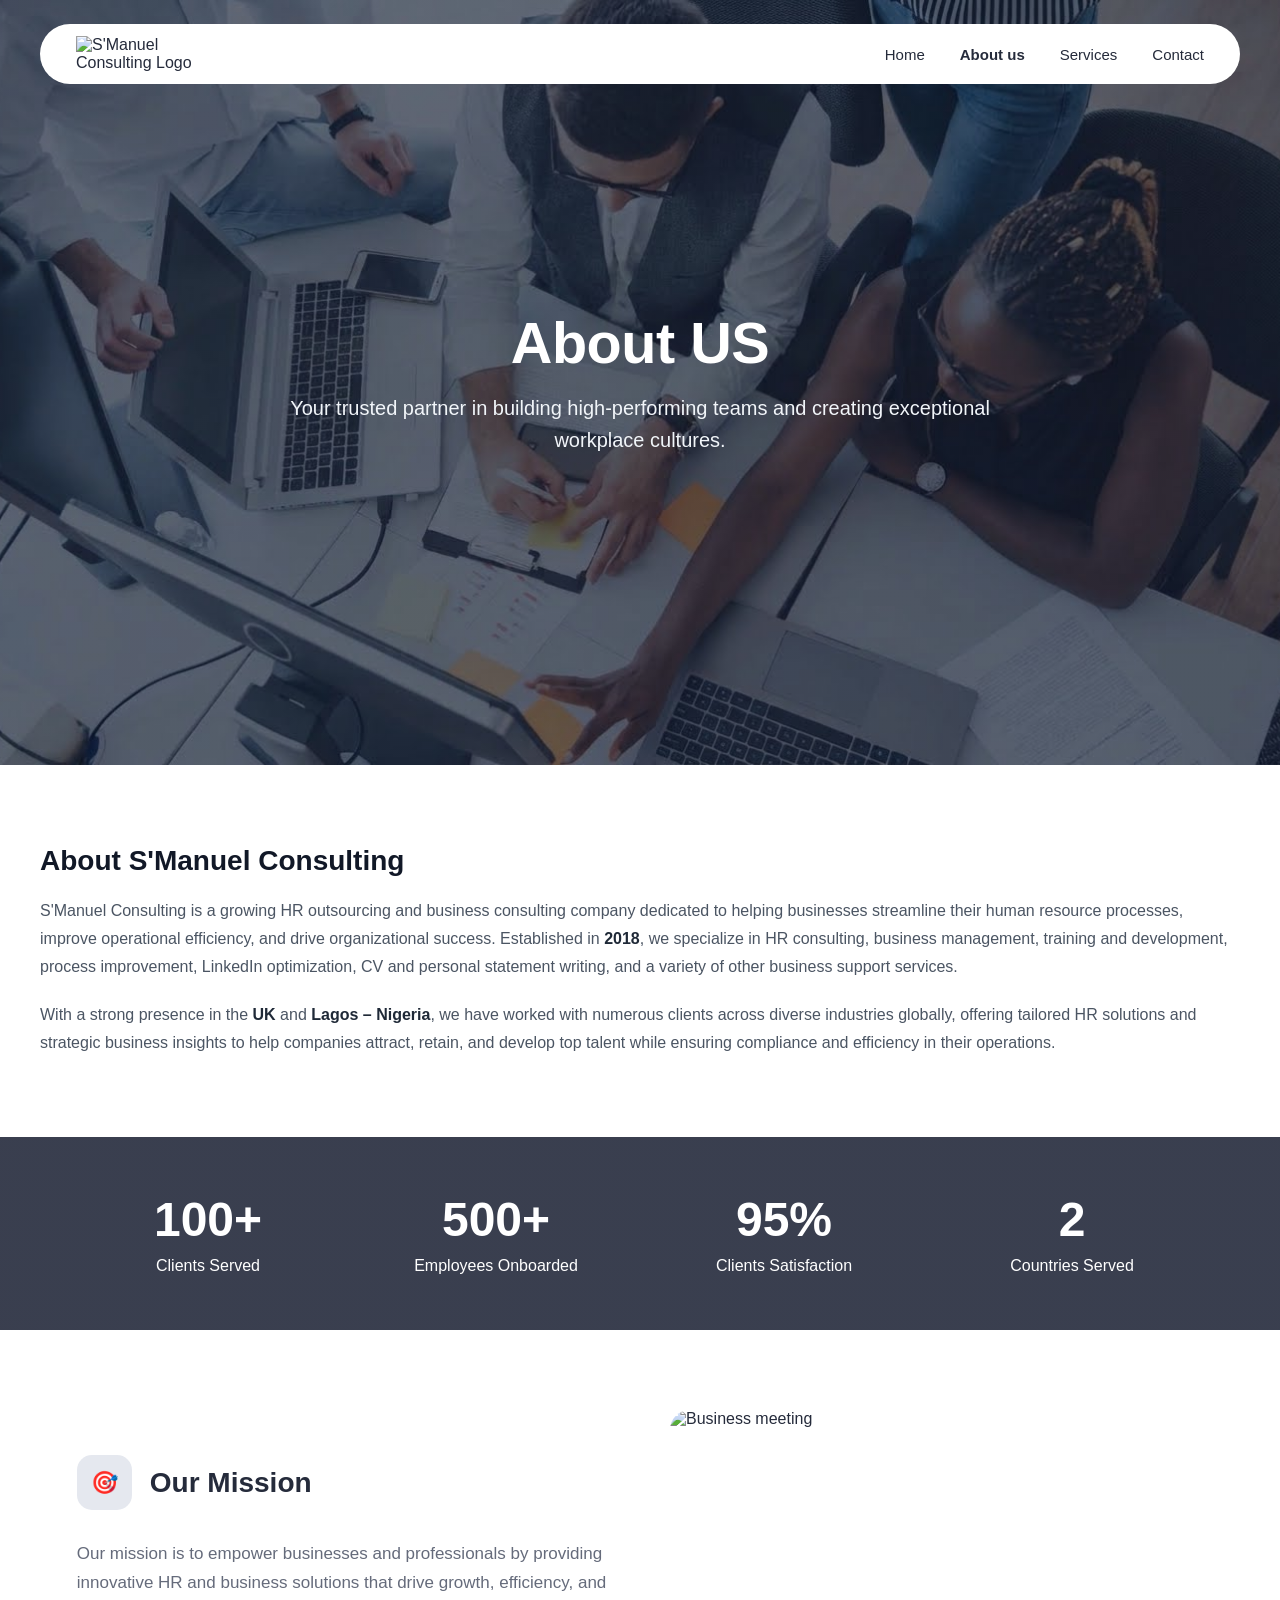
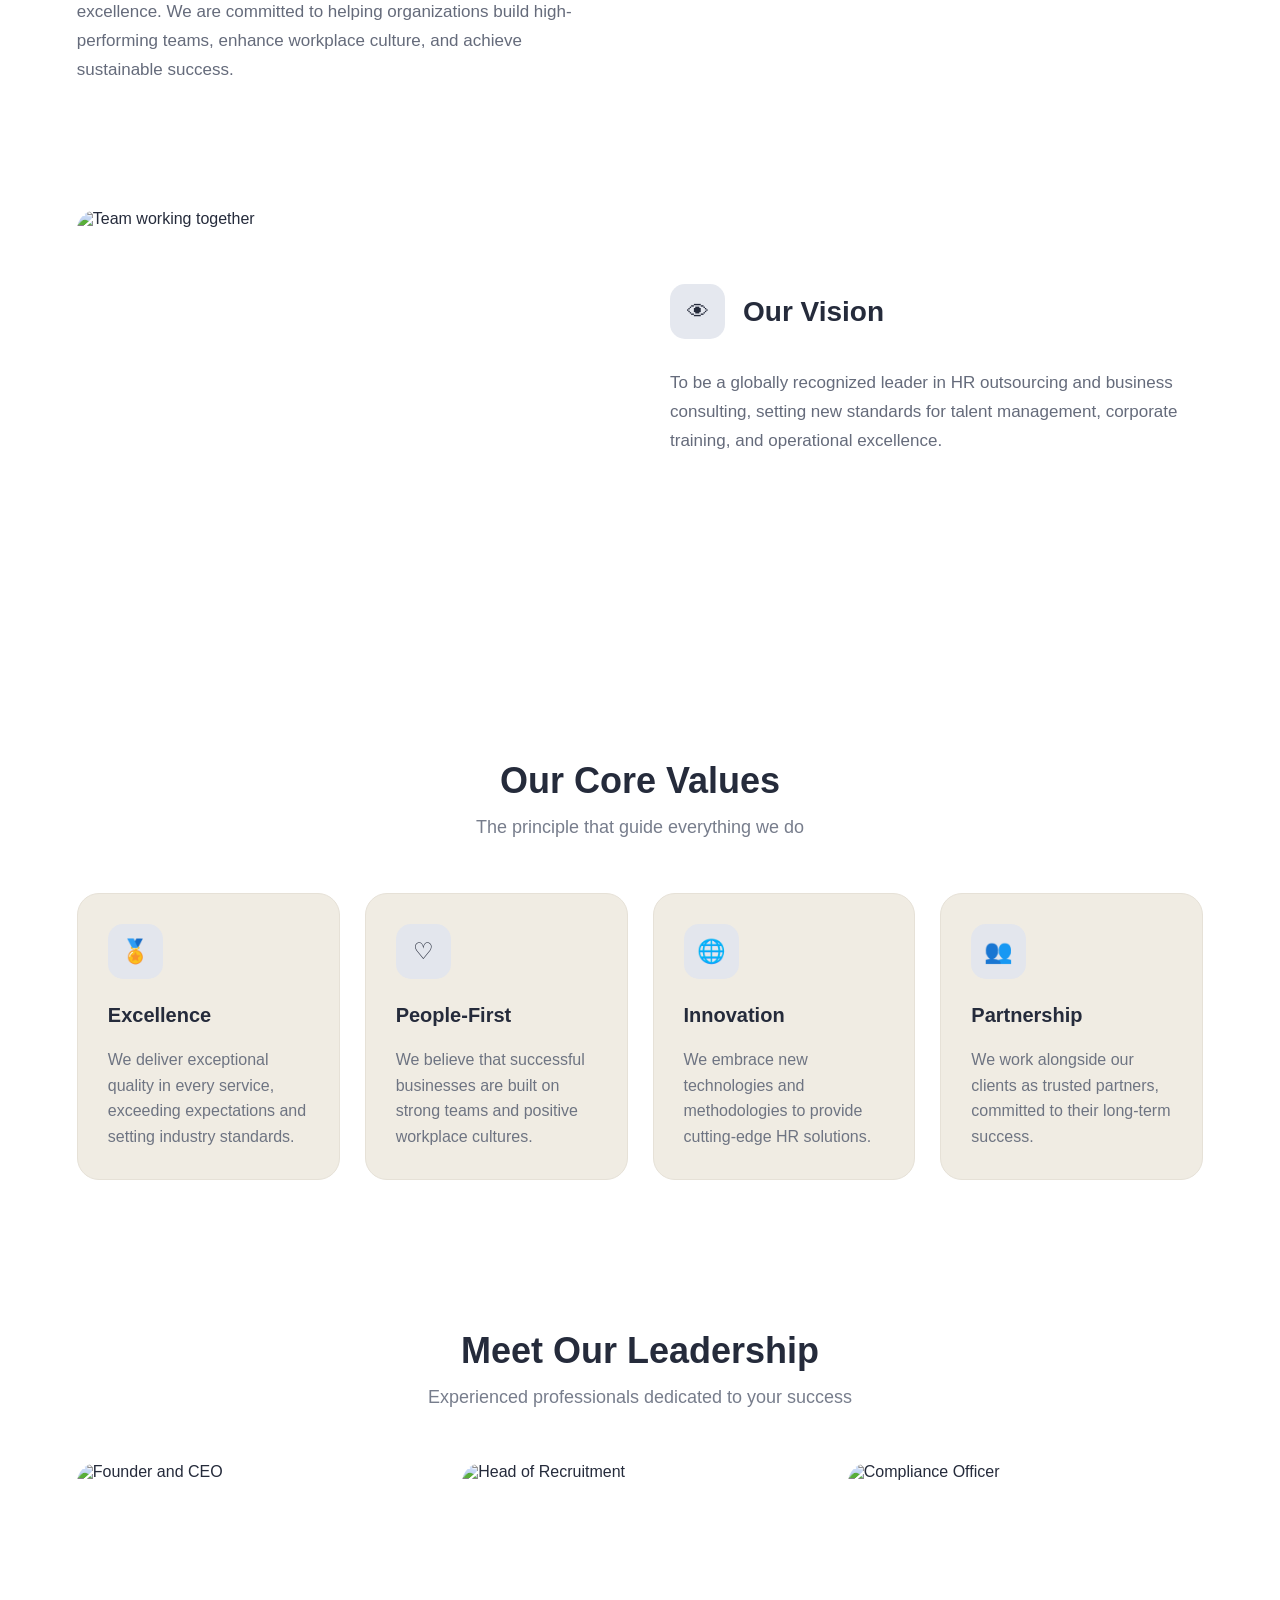
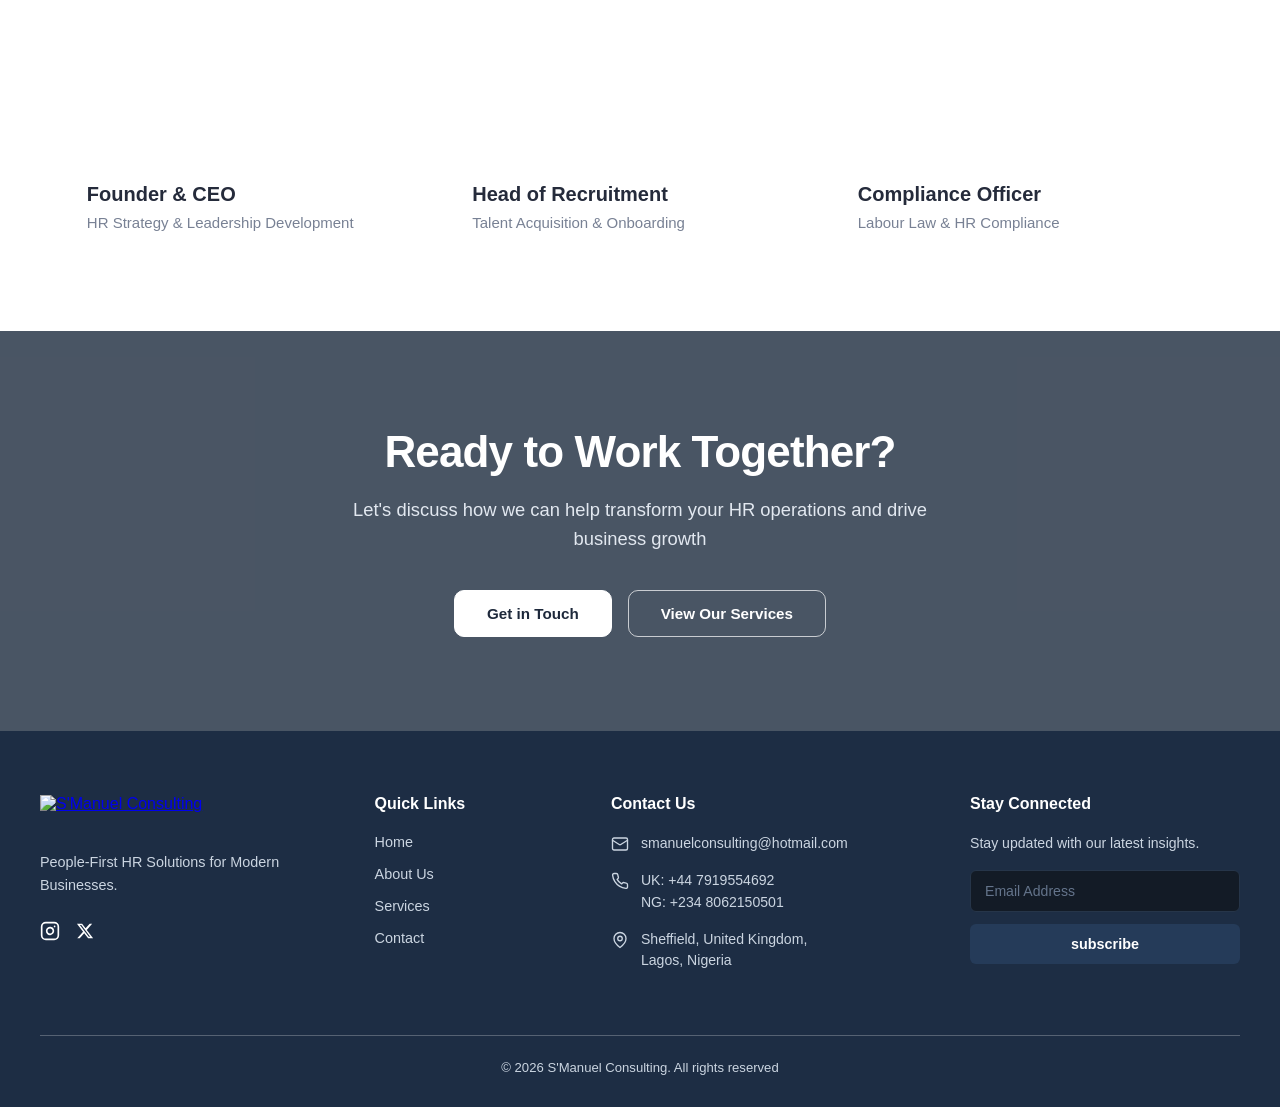
==== commit d1dcb154: "added the footer section to about us page" ====
--- a/about-us.html
+++ b/about-us.html
@@ -1,29 +1,367 @@
 <!DOCTYPE html>
-<html>
-    <head>
-        <title>About Us | S'Manuel Consulting</title>
-        <link rel="icon" href="https://s-manuel-consulting.vercel.app/_next/image?url=%2FLogo.png&w=256&q=75">
-        <link href= "https://googleapis.com" rel="stylesheet">
-        <link rel="stylesheet" href="about-us.css">
-    </head>
-    <body>
-        <div class="hero">
-        <div class="container">
-
-            <div class="box">
-        <img src="https://s-manuel-consulting.vercel.app/icon.png?icon.034jwjyfz-hox.png" alt="s-manuel-logo">
-        <div class="nav">
-            <a href="#">Home</a>
-            <a href="#">About us</a>
-             <a href="#">Services</a>
-            <a href="#">Contact</a>
-        </div>
-        </div>
-            </div>
-            <div class="hero-content">
-            <h1>About us</h1>
-            <p>Your trusted partner in building high-parforming and creating<br> work place culture.</p>
-            </div>
-        </div>
-    </body>
+<html lang="en">
+<head>
+    <meta charset="UTF-8">
+    <meta name="viewport" content="width=device-width, initial-scale=1.0">
+    <title>About Us - S'Manuel Consulting</title>
+    <link rel="icon" href="https://s-manuel-consulting.vercel.app/_next/image?url=%2FLogo.png&w=384&q=75">
+    <link rel="stylesheet" href="about-us.css">
+</head>
+<body>
+
+<!-- HEADER -->
+<header class="navbar">
+    <div class="logo">
+        <img src="https://s-manuel-consulting.vercel.app/icon.png?icon.034jwjyfz-hox.png" alt="S'Manuel Consulting Logo">
+    </div>
+
+    <nav class="nav-links">
+        <a href="index.html">Home</a>
+        <a href="about.html" class="active">About us</a>
+        <a href="services.html">Services</a>
+        <a href="contact.html">Contact</a>
+    </nav>
+</header>
+<section class="about-hero">
+    <div class="hero-content">
+      <h1>About US</h1>
+      <p>
+        Your trusted partner in building high-performing teams and creating 
+        exceptional workplace cultures.
+      </p>
+    </div>
+  </section>
+  <section class="about-company">
+  <div class="container">
+    <h2>About S'Manuel Consulting</h2>
+    <p>
+      S'Manuel Consulting is a growing HR outsourcing and business consulting company dedicated to helping businesses streamline their human resource processes, improve operational efficiency, and drive organizational success. Established in <strong>2018</strong>, we specialize in HR consulting, business management, training and development, process improvement, LinkedIn optimization, CV and personal statement writing, and a variety of other business support services.
+    </p>
+    <p>
+      With a strong presence in the <strong>UK</strong> and <strong>Lagos – Nigeria</strong>, we have worked with numerous clients across diverse industries globally, offering tailored HR solutions and strategic business insights to help companies attract, retain, and develop top talent while ensuring compliance and efficiency in their operations.
+    </p>
+  </div>
+</section>
+
+
+<!-- STATISTICS SECTION -->
+<section class="stats-section">
+
+    <div class="stat">
+        <h2>100+</h2>
+        <p>Clients Served</p>
+    </div>
+
+    <div class="stat">
+        <h2>500+</h2>
+        <p>Employees Onboarded</p>
+    </div>
+
+    <div class="stat">
+        <h2>95%</h2>
+        <p>Clients Satisfaction</p>
+    </div>
+
+    <div class="stat">
+        <h2>2</h2>
+        <p>Countries Served</p>
+    </div>
+
+</section>
+
+
+<!-- MISSION SECTION -->
+<section class="mission-vision">
+
+    <div class="mission">
+
+        <div class="text-content">
+
+            <div class="section-heading">
+                <span class="icon">🎯</span>
+                <h2>Our Mission</h2>
+            </div>
+
+            <p>
+                Our mission is to empower businesses and professionals by
+                providing innovative HR and business solutions that drive
+                growth, efficiency, and excellence. We are committed to
+                helping organizations build high-performing teams, enhance
+                workplace culture, and achieve sustainable success.
+            </p>
+
+        </div>
+
+        <div class="image-content">
+            <img src="https://s-manuel-consulting.vercel.app/_next/image?url=%2Fmission.jpg&w=750&q=75" alt="Business meeting">
+        </div>
+
+    </div>
+
+
+    <!-- VISION SECTION -->
+    <div class="vision">
+
+        <div class="image-content">
+            <img src="https://s-manuel-consulting.vercel.app/_next/image?url=%2Fvision.jpg&w=750&q=75" alt="Team working together">
+        </div>
+
+        <div class="text-content">
+
+            <div class="section-heading">
+                <span class="icon">👁</span>
+                <h2>Our Vision</h2>
+            </div>
+
+            <p>
+                To be a globally recognized leader in HR outsourcing and
+                business consulting, setting new standards for talent
+                management, corporate training, and operational excellence.
+            </p>
+
+        </div>
+
+    </div>
+
+</section>
+
+
+<!-- CORE VALUES SECTION -->
+<section class="core-values">
+
+    <div class="section-title">
+        <h2>Our Core Values</h2>
+        <p>The principle that guide everything we do</p>
+    </div>
+
+    <div class="values-container">
+
+        <!-- VALUE 1 -->
+        <div class="value-card">
+
+            <div class="value-icon">🏅</div>
+
+            <h3>Excellence</h3>
+
+            <p>
+                We deliver exceptional quality in every service,
+                exceeding expectations and setting industry standards.
+            </p>
+
+        </div>
+
+
+        <!-- VALUE 2 -->
+        <div class="value-card">
+
+            <div class="value-icon">♡</div>
+
+            <h3>People-First</h3>
+
+            <p>
+                We believe that successful businesses are built on
+                strong teams and positive workplace cultures.
+            </p>
+
+        </div>
+
+
+        <!-- VALUE 3 -->
+        <div class="value-card">
+
+            <div class="value-icon">🌐</div>
+
+            <h3>Innovation</h3>
+
+            <p>
+                We embrace new technologies and methodologies to
+                provide cutting-edge HR solutions.
+            </p>
+
+        </div>
+
+
+        <!-- VALUE 4 -->
+        <div class="value-card">
+
+            <div class="value-icon">👥</div>
+
+            <h3>Partnership</h3>
+
+            <p>
+                We work alongside our clients as trusted partners,
+                committed to their long-term success.
+            </p>
+
+        </div>
+
+    </div>
+
+</section>
+
+
+<!-- LEADERSHIP SECTION -->
+<section class="leadership">
+
+    <div class="section-title">
+        <h2>Meet Our Leadership</h2>
+        <p>Experienced professionals dedicated to your success</p>
+    </div>
+
+    <div class="leadership-container">
+
+        <!-- LEADER 1 -->
+        <div class="leader-card">
+
+            <img src="https://s-manuel-consulting.vercel.app/_next/image?url=%2Ffounder.png&w=640&q=75" alt="Founder and CEO">
+
+            <div class="leader-info">
+                <h3>Founder &amp; CEO</h3>
+                <p>HR Strategy &amp; Leadership Development</p>
+            </div>
+
+        </div>
+
+
+        <!-- LEADER 2 -->
+        <div class="leader-card">
+
+            <img src="https://s-manuel-consulting.vercel.app/_next/image?url=%2Fhead.jpg&w=640&q=75" alt="Head of Recruitment">
+
+            <div class="leader-info">
+                <h3>Head of Recruitment</h3>
+                <p>Talent Acquisition &amp; Onboarding</p>
+            </div>
+
+        </div>
+
+
+        <!-- LEADER 3 -->
+        <div class="leader-card">
+
+            <img src="https://s-manuel-consulting.vercel.app/_next/image?url=%2Fofficer.jpg&w=640&q=75" alt="Compliance Officer">
+
+            <div class="leader-info">
+                <h3>Compliance Officer</h3>
+                <p>Labour Law &amp; HR Compliance</p>
+            </div>
+
+        </div>
+
+    </div>
+
+</section>
+<section class="cta-banner">
+  <div class="cta-overlay"></div>
+  <div class="cta-content">
+    <h2 class="cta-title">Ready to Work Together?</h2>
+    <p class="cta-subtitle">
+      Let's discuss how we can help transform your HR operations and drive business growth
+    </p>
+    <div class="cta-buttons">
+      <a href="/contact" class="btn btn-primary">Get in Touch</a>
+      <a href="/services" class="btn btn-secondary">View Our Services</a>
+    </div>
+  </div>
+</section>
+<footer class="site-footer">
+  <div class="footer-container">
+    <div class="footer-grid">
+      
+      <!-- Column 1: Brand & Socials -->
+      <div class="footer-col brand-col">
+        <a href="/" class="footer-logo">
+          <img src="https://s-manuel-consulting.vercel.app/_next/image?url=%2Ffooterlogo.png&w=256&q=75" alt="S'Manuel Consulting" />
+        </a>
+        <p class="footer-tagline">
+          People-First HR Solutions for Modern Businesses.
+        </p>
+        <div class="social-links">
+          <!-- Instagram Icon -->
+          <a href="#" aria-label="Instagram" class="social-icon">
+            <svg width="20" height="20" viewBox="0 0 24 24" fill="none" stroke="currentColor" stroke-width="2" stroke-linecap="round" stroke-linejoin="round">
+              <rect x="2" y="2" width="20" height="20" rx="5" ry="5"></rect>
+              <path d="M16 11.37A4 4 0 1 1 12.63 8 4 4 0 0 1 16 11.37z"></path>
+              <line x1="17.5" y1="6.5" x2="17.51" y2="6.5"></line>
+            </svg>
+          </a>
+          <!-- X (Twitter) Icon -->
+          <a href="#" aria-label="X" class="social-icon">
+            <svg width="18" height="18" viewBox="0 0 24 24" fill="currentColor">
+              <path d="M18.244 2.25h3.308l-7.227 8.26 8.502 11.24H16.17l-5.214-6.817L4.99 21.75H1.68l7.73-8.835L1.254 2.25H8.08l4.713 6.231zm-1.161 17.52h1.833L7.084 4.126H5.117z"/>
+            </svg>
+          </a>
+        </div>
+      </div>
+
+      <!-- Column 2: Quick Links -->
+      <div class="footer-col">
+        <h4 class="footer-heading">Quick Links</h4>
+        <ul class="footer-links">
+          <li><a href="/">Home</a></li>
+          <li><a href="/about">About Us</a></li>
+          <li><a href="/services">Services</a></li>
+          <li><a href="/contact">Contact</a></li>
+        </ul>
+      </div>
+
+      <!-- Column 3: Contact Us -->
+      <div class="footer-col">
+        <h4 class="footer-heading">Contact Us</h4>
+        <ul class="footer-contact">
+          <li>
+            <svg class="contact-icon" width="18" height="18" viewBox="0 0 24 24" fill="none" stroke="currentColor" stroke-width="1.8" stroke-linecap="round" stroke-linejoin="round">
+              <rect x="2" y="4" width="20" height="16" rx="2"></rect>
+              <path d="m22 7-8.97 5.7a1.94 1.94 0 0 1-2.06 0L2 7"></path>
+            </svg>
+            <a href="mailto:smanuelconsulting@hotmail.com">smanuelconsulting@hotmail.com</a>
+          </li>
+          <li>
+            <svg class="contact-icon" width="18" height="18" viewBox="0 0 24 24" fill="none" stroke="currentColor" stroke-width="1.8" stroke-linecap="round" stroke-linejoin="round">
+              <path d="M22 16.92v3a2 2 0 0 1-2.18 2 19.79 19.79 0 0 1-8.63-3.07 19.5 19.5 0 0 1-6-6 19.79 19.79 0 0 1-3.07-8.67A2 2 0 0 1 4.11 2h3a2 2 0 0 1 2 1.72 12.84 12.84 0 0 0 .7 2.81 2 2 0 0 1-.45 2.11L8.09 9.91a16 16 0 0 0 6 6l1.27-1.27a2 2 0 0 1 2.11-.45 12.84 12.84 0 0 0 2.81.7A2 2 0 0 1 22 16.92z"></path>
+            </svg>
+            <div>
+              <div>UK: +44 7919554692</div>
+              <div>NG: +234 8062150501</div>
+            </div>
+          </li>
+          <li>
+            <svg class="contact-icon" width="18" height="18" viewBox="0 0 24 24" fill="none" stroke="currentColor" stroke-width="1.8" stroke-linecap="round" stroke-linejoin="round">
+              <path d="M20 10c0 6-8 12-8 12s-8-6-8-12a8 8 0 0 1 16 0Z"></path>
+              <circle cx="12" cy="10" r="3"></circle>
+            </svg>
+            <div>
+              <div>Sheffield, United Kingdom,</div>
+              <div>Lagos, Nigeria</div>
+            </div>
+          </li>
+        </ul>
+      </div>
+
+      <!-- Column 4: Stay Connected -->
+      <div class="footer-col">
+        <h4 class="footer-heading">Stay Connected</h4>
+        <p class="newsletter-text">Stay updated with our latest insights.</p>
+        <form class="newsletter-form" action="#" method="POST">
+          <input 
+            type="email" 
+            placeholder="Email Address" 
+            aria-label="Email Address" 
+            class="newsletter-input" 
+            required 
+          />
+          <button type="submit" class="newsletter-btn">subscribe</button>
+        </form>
+      </div>
+
+    </div>
+
+    <!-- Bottom Divider & Copyright -->
+    <div class="footer-bottom">
+      <p>&copy; 2026 S'Manuel Consulting. All rights reserved</p>
+    </div>
+  </div>
+</footer>
+
+</body>
 </html>
--- a/about-us.css
+++ b/about-us.css
@@ -1,85 +1,766 @@
-*{
-    padding: 0%;
-    margin: 0%;
+@import url('https://googleapis.com');
+
+* {
+    margin: 0;
+    padding: 0;
     box-sizing: border-box;
-    font-family: 'plus jakarta sans', sans-serif;
-}
-
-body{
+    font-family: 'poppins', sans-serif;
+}
+
+body {
+    font-family: Arial, Helvetica, sans-serif;
     background-color: white;
-}
-.hero{
-    height: 500px;
-    width: 100%;
-    background-image:
-            linear-gradient(
-                rgba(15, 23, 42, 0.45),
-                rgba(15, 23, 42, 0.45)
-            ), 
-            url("https://s-manuel-consulting.vercel.app/_next/image?url=%2FaboutImg.jpg&w=640&q=75");
-    background-repeat: no-repeat;
-    background-size: cover;
-    background-position: center;
-
-    display: flex;
-    flex-direction: column;
-}
-.container{
-    display: flex;
-      justify-content: center;
-      align-items: center;
-    padding: 30px;
-}
-
-.box{
-    height: 80px;
-    width: 900px;
-    background-color: white;
-    border-radius: 70px;
-    display: flex;
-    align-items: center;
-    gap: 20px ;
+    color: #252b3b;
+}
+
+img {
+    max-width: 100%;
+    display: block;
+}
+
+header{
+    position: fixed;
+    top: 24px;
+    left: 40px;
+    right: 40px;
+   max-width: 1300px;
+    z-index: 10;
+    background: transparent;
+    padding: 0 40;
+}
+
+.navbar {
+    max-width: 1300px;
     display: flex;
     align-items: center;
     justify-content: space-between;
-    cursor: pointer;
-}
-
-.box img {
-margin-left: 50px;
-}
-
-.nav{
-display: flex;
-gap: 30px;
-margin-right: 40px;
-
-}
-
-.hero-content{
-margin: auto;
-text-align: center;
-color: white;
-max-width: 700px;
-padding: 0 20px;
-font-weight: 900;
-}
-
-.hero-content h1{
-    font-size: 52px;
-    font-weight: 800;
-    letter-spacing: -0.5px;
-    margin-bottom: 16px;
-}
-
-.hero-content p{
+    margin: 0 auto;
+    padding: 12px 36px;
+    background-color: white;
+    border-radius: 50px;
+}
+
+.logo img {
+    width: 120px;
+    height: auto;
+}
+
+.nav-links {
+    display: flex;
+    align-items: center;
+    gap: 35px;
+}
+
+.nav-links a {
+    text-decoration: none;
+    color: #252b3b;
+    font-size: 15px;
+    font-weight: 500;
+    transition: 0.3s;
+}
+
+.nav-links a:hover {
+    color: #7185a5;
+}
+
+.nav-links .active {
+    font-weight: bold;
+}
+
+.about-hero {
+  position: relative;
+  width: 100%;
+  min-height: 85vh;
+  display: flex;
+  justify-content: center;
+  align-items: center;
+  text-align: center;
+  color: #ffffff;
+  padding: 0 20px;
+  overflow: hidden;
+  background-image: 
+    linear-gradient(rgba(30, 38, 52, 0.25), rgba(30, 38, 52, 0.25)),
+    url('[data-uri]'); /* Replace with your image file path */
+  background-size: cover;
+  background-position: center;
+  background-repeat: no-repeat;
+}
+
+.hero-content {
+  max-width: 780px;
+}
+
+.hero-content h1 {
+  font-size: clamp(2.2rem, 5vw, 3.6rem);
+  font-weight: 700;
+  margin-bottom: 16px;
+  letter-spacing: -0.5px;
+}
+
+.hero-content p {
+  font-size: clamp(1rem, 2vw, 1.25rem);
+  font-weight: 400;
+  line-height: 1.6;
+  color: #f1f5f9;
+}
+
+.about-company {
+  background-color: #ffffff;
+  padding: 80px 40px;
+}
+
+.about-company .container {
+  max-width: 1200px; 
+  margin: 0 auto;
+}
+
+.about-company h2 {
+  font-size: 1.75rem;
+  font-weight: 700;
+  color: #111827; 
+  margin-bottom: 20px;
+}
+
+.about-company p {
+  font-size: 1rem;
+  font-weight: 400;
+  line-height: 1.75;
+  color: #4b5563;
+  margin-bottom: 20px;
+}
+
+.about-company p:last-child {
+  margin-bottom: 0;
+}
+
+.about-company strong {
+  font-weight: 600;
+  color: #1f2937; 
+}
+
+.stats-section {
+    display: grid;
+    grid-template-columns: repeat(4, 1fr);
+    align-items: center;
+    text-align: center;
+    padding: 55px 5%;
+    background:
+        linear-gradient(rgba(23, 29, 48, 0.85),
+        rgba(23, 29, 48, 0.85)),
+        url("images/stats-background.jpg");
+
+    background-size: cover;
+    background-position: center;
+    color: #ffffff;
+}
+
+.stat h2 {
+    font-size: 48px;
+    margin-bottom: 10px;
+    font-weight: 700;
+}
+
+.stat p {
+    font-size: 16px;
+}
+
+
+.mission-vision {
+    padding: 80px 6%;
+}
+
+.mission,
+.vision {
+    display: grid;
+    grid-template-columns: 1fr 1fr;
+    align-items: center;
+    gap: 60px;
+    margin-bottom: 80px;
+}
+
+.text-content {
+    width: 100%;
+}
+
+.section-heading {
+    display: flex;
+    align-items: center;
+    gap: 18px;
+    margin-bottom: 30px;
+}
+
+.section-heading h2 {
+    font-size: 28px;
+    font-weight: 700;
+}
+
+.icon {
+    display: flex;
+    align-items: center;
+    justify-content: center;
+    width: 55px;
+    height: 55px;
+    background-color: #e5e8ef;
+    border-radius: 15px;
+    font-size: 22px;
+}
+
+.text-content p {
+    font-size: 17px;
+    line-height: 1.7;
+    color: #656b7b;
+}
+
+.image-content img {
+    width: 100%;
+    height: 320px;
+    object-fit: cover;
+    border-radius: 20px;
+}
+
+
+.core-values {
+    padding: 70px 6%;
+}
+
+.section-title {
+    text-align: center;
+    margin-bottom: 55px;
+}
+
+.section-title h2 {
+    font-size: 36px;
+    margin-bottom: 15px;
+}
+
+.section-title p {
+    color: #777d8c;
+    font-size: 18px;
+}
+
+.values-container {
+    display: grid;
+    grid-template-columns: repeat(4, 1fr);
+    gap: 25px;
+}
+
+.value-card {
+    background-color: #f0ece3;
+    border: 1px solid #e6e1d7;
+    padding: 30px;
+    border-radius: 22px;
+    transition: 0.3s;
+}
+
+.value-card:hover {
+    transform: translateY(-5px);
+}
+
+.value-icon {
+    display: flex;
+    align-items: center;
+    justify-content: center;
+    width: 55px;
+    height: 55px;
+    background-color: #e3e6ed;
+    border-radius: 15px;
+    margin-bottom: 25px;
+    font-size: 23px;
+}
+
+.value-card h3 {
     font-size: 20px;
-    font-weight: 600;
-    line-height: 1.5;
-}
-
-.nav a{
-    text-decoration: none;
-    color: #4b5563;
-    font-weight: 500;
-}
+    margin-bottom: 20px;
+}
+
+.value-card p {
+    font-size: 16px;
+    color: #6e7482;
+    line-height: 1.6;
+}
+
+
+.leadership {
+    padding: 80px 6%;
+}
+
+.leadership-container {
+    display: grid;
+    grid-template-columns: repeat(3, 1fr);
+    gap: 30px;
+}
+
+.leader-card {
+    overflow: hidden;
+}
+
+.leader-card img {
+    width: 100%;
+    height: 300px;
+    object-fit: cover;
+    border-radius: 20px;
+}
+
+.leader-info {
+    padding: 20px 10px;
+}
+
+.leader-info h3 {
+    font-size: 20px;
+    margin-bottom: 8px;
+}
+
+.leader-info p {
+    color: #788194;
+    font-size: 15px;
+}
+
+
+
+@media (max-width: 992px) {
+
+    .values-container {
+        grid-template-columns: repeat(2, 1fr);
+    }
+
+    .mission,
+    .vision {
+        gap: 30px;
+    }
+
+    .stat h2 {
+        font-size: 38px;
+    }
+
+    .leadership-container {
+        gap: 20px;
+    }
+
+    .leader-card img {
+        height: 250px;
+    }
+
+}
+
+
+
+@media (max-width: 600px) {
+
+   
+    .navbar {
+        flex-direction: column;
+        gap: 20px;
+        padding: 20px;
+        border-radius: 25px;
+    }
+
+    .nav-links {
+        flex-wrap: wrap;
+        justify-content: center;
+        gap: 20px;
+    }
+
+    
+    .stats-section {
+        grid-template-columns: repeat(2, 1fr);
+        gap: 35px;
+        padding: 40px 20px;
+    }
+
+    .stat h2 {
+        font-size: 32px;
+    }
+
+    .stat p {
+        font-size: 14px;
+    }
+
+    
+    .mission-vision {
+        padding: 50px 5%;
+    }
+
+    .mission,
+    .vision {
+        grid-template-columns: 1fr;
+        gap: 30px;
+        margin-bottom: 60px;
+    }
+
+    .mission .image-content {
+        order: 2;
+    }
+
+    .vision .image-content {
+        order: 1;
+    }
+
+    .vision .text-content {
+        order: 2;
+    }
+
+    .section-heading h2 {
+        font-size: 24px;
+    }
+
+    .text-content p {
+        font-size: 15px;
+    }
+
+    .image-content img {
+        height: 250px;
+    }
+
+    
+    .core-values {
+        padding: 50px 5%;
+    }
+
+    .section-title h2 {
+        font-size: 28px;
+    }
+
+    .section-title p {
+        font-size: 15px;
+    }
+
+    .values-container {
+        grid-template-columns: 1fr;
+        gap: 20px;
+    }
+
+    .value-card {
+        padding: 25px;
+    }
+
+    
+    .leadership {
+        padding: 50px 5%;
+    }
+
+    .leadership-container {
+        grid-template-columns: 1fr;
+        gap: 30px;
+    }
+
+    .leader-card img {
+        height: 320px;
+    }
+
+}
+
+
+.cta-banner {
+  position: relative;
+  width: 100%;
+  min-height: 400px;
+  display: flex;
+  align-items: center;
+  justify-content: center;
+  text-align: center;
+  padding: 80px 20px;
+  box-sizing: border-box;
+  font-family: -apple-system, BlinkMacSystemFont, "Segoe UI", Roboto, Helvetica, Arial, sans-serif;
+  
+ 
+  background-image: url('https://s-manuel-consulting.vercel.app/_next/image?url=%2FaboutfooterImg.jpg&w=3840&q=75'); 
+  background-size: cover;
+  background-position: center;
+  background-repeat: no-repeat;
+}
+
+
+.cta-overlay {
+  position: absolute;
+  inset: 0;
+  background-color: rgba(34, 48, 66, 0.82);
+  z-index: 1;
+}
+
+
+.cta-content {
+  position: relative;
+  z-index: 2;
+  max-width: 720px;
+  margin: 0 auto;
+  color: #ffffff;
+}
+
+
+.cta-title {
+  font-size: clamp(2rem, 4vw, 2.75rem);
+  font-weight: 700;
+  margin: 0 0 16px 0;
+  line-height: 1.2;
+  letter-spacing: -0.02em;
+}
+
+
+.cta-subtitle {
+  font-size: clamp(1rem, 2vw, 1.15rem);
+  font-weight: 400;
+  color: #e2e8f0;
+  margin: 0 auto 36px auto;
+  max-width: 580px;
+  line-height: 1.6;
+}
+
+
+.cta-buttons {
+  display: flex;
+  flex-wrap: wrap;
+  gap: 16px;
+  justify-content: center;
+  align-items: center;
+}
+
+
+.btn {
+  display: inline-flex;
+  align-items: center;
+  justify-content: center;
+  padding: 14px 32px;
+  font-size: 0.95rem;
+  font-weight: 600;
+  text-decoration: none;
+  border-radius: 10px;
+  transition: all 0.25s ease;
+  cursor: pointer;
+}
+
+
+.btn-primary {
+  background-color: #ffffff;
+  color: #1e293b;
+  border: 1.5px solid #ffffff;
+}
+
+.btn-primary:hover {
+  background-color: #f1f5f9;
+  transform: translateY(-2px);
+}
+
+
+.btn-secondary {
+  background-color: transparent;
+  color: #ffffff;
+  border: 1.5px solid rgba(255, 255, 255, 0.7);
+}
+
+.btn-secondary:hover {
+  background-color: rgba(255, 255, 255, 0.12);
+  border-color: #ffffff;
+  transform: translateY(-2px);
+}
+
+
+@media (max-width: 480px) {
+  .cta-buttons {
+    flex-direction: column;
+    width: 100%;
+  }
+
+  .btn {
+    width: 100%;
+    max-width: 280px;
+  }
+}
+
+.site-footer {
+  background-color: #1d2d44;
+  color: #e2e8f0;
+  padding: 64px 24px 32px 24px;
+  font-family: -apple-system, BlinkMacSystemFont, "Segoe UI", Roboto, Helvetica, Arial, sans-serif;
+  box-sizing: border-box;
+}
+
+.footer-container {
+  max-width: 1200px;
+  margin: 0 auto;
+}
+
+
+.footer-grid {
+  display: grid;
+  grid-template-columns: 1.2fr 0.8fr 1.3fr 1.1fr;
+  gap: 40px;
+  margin-bottom: 48px;
+}
+
+
+.footer-logo img {
+  height: 36px;
+  width: auto;
+  display: block;
+  margin-bottom: 20px;
+}
+
+.footer-tagline {
+  font-size: 0.9rem;
+  line-height: 1.6;
+  color: #cbd5e1;
+  margin: 0 0 24px 0;
+  max-width: 240px;
+}
+
+.social-links {
+  display: flex;
+  align-items: center;
+  gap: 16px;
+}
+
+.social-icon {
+  color: #ffffff;
+  text-decoration: none;
+  display: inline-flex;
+  align-items: center;
+  justify-content: center;
+  transition: opacity 0.2s ease, transform 0.2s ease;
+}
+
+.social-icon:hover {
+  opacity: 0.75;
+  transform: translateY(-2px);
+}
+
+
+.footer-heading {
+  color: #ffffff;
+  font-size: 1rem;
+  font-weight: 700;
+  margin: 0 0 20px 0;
+}
+
+
+.footer-links {
+  list-style: none;
+  padding: 0;
+  margin: 0;
+}
+
+.footer-links li {
+  margin-bottom: 14px;
+}
+
+.footer-links a {
+  color: #cbd5e1;
+  text-decoration: none;
+  font-size: 0.9rem;
+  transition: color 0.2s ease;
+}
+
+.footer-links a:hover {
+  color: #ffffff;
+}
+
+
+.footer-contact {
+  list-style: none;
+  padding: 0;
+  margin: 0;
+}
+
+.footer-contact li {
+  display: flex;
+  align-items: flex-start;
+  gap: 12px;
+  margin-bottom: 16px;
+  font-size: 0.88rem;
+  line-height: 1.5;
+  color: #cbd5e1;
+}
+
+.footer-contact a {
+  color: #cbd5e1;
+  text-decoration: none;
+  word-break: break-all;
+}
+
+.footer-contact a:hover {
+  color: #ffffff;
+}
+
+.contact-icon {
+  flex-shrink: 0;
+  margin-top: 2px;
+  color: #cbd5e1;
+}
+
+
+.newsletter-text {
+  font-size: 0.88rem;
+  color: #cbd5e1;
+  margin: 0 0 16px 0;
+  line-height: 1.5;
+}
+
+.newsletter-form {
+  display: flex;
+  flex-direction: column;
+  gap: 12px;
+}
+
+.newsletter-input {
+  width: 100%;
+  padding: 12px 14px;
+  background-color: #131b26;
+  border: 1px solid #263549;
+  border-radius: 6px;
+  color: #ffffff;
+  font-size: 0.88rem;
+  box-sizing: border-box;
+  outline: none;
+  transition: border-color 0.2s ease;
+}
+
+.newsletter-input::placeholder {
+  color: #64748b;
+}
+
+.newsletter-input:focus {
+  border-color: #475569;
+}
+
+.newsletter-btn {
+  width: 100%;
+  padding: 12px 16px;
+  background-color: #253b59;
+  color: #ffffff;
+  border: none;
+  border-radius: 6px;
+  font-size: 0.9rem;
+  font-weight: 600;
+  cursor: pointer;
+  transition: background-color 0.2s ease;
+}
+
+.newsletter-btn:hover {
+  background-color: #2f4b70;
+}
+
+
+.footer-bottom {
+  border-top: 1px solid rgba(255, 255, 255, 0.25);
+  padding-top: 24px;
+  text-align: center;
+}
+
+.footer-bottom p {
+  margin: 0;
+  font-size: 0.82rem;
+  color: #cbd5e1;
+}
+
+
+@media (max-width: 960px) {
+  .footer-grid {
+    grid-template-columns: repeat(2, 1fr);
+  }
+}
+
+@media (max-width: 560px) {
+  .footer-grid {
+    grid-template-columns: 1fr;
+    gap: 32px;
+  }
+}
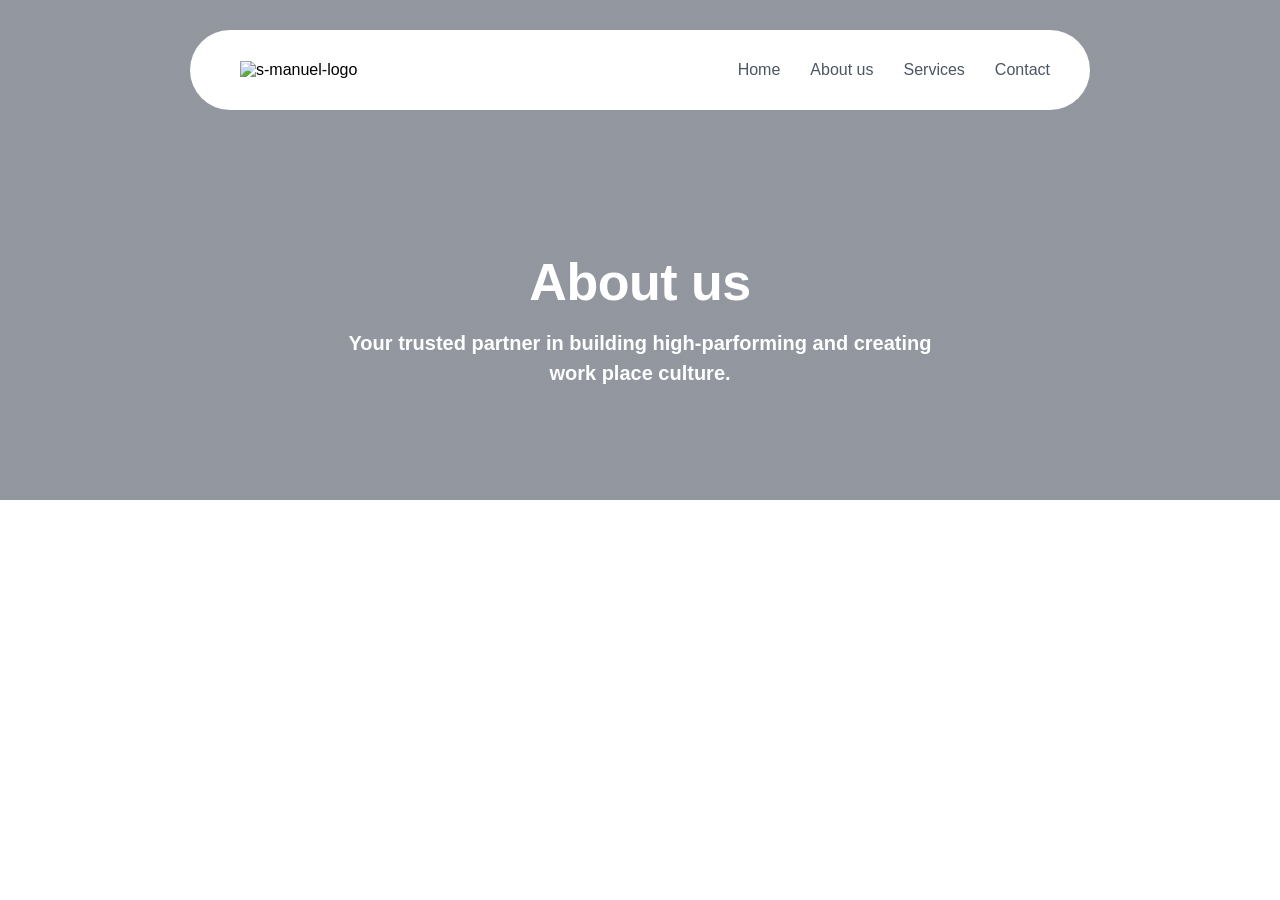
==== commit 201e8e30: "Update website content and design" ====
--- a/about-us.html
+++ b/about-us.html
@@ -1,367 +1,30 @@
 <!DOCTYPE html>
-<html lang="en">
-<head>
-    <meta charset="UTF-8">
-    <meta name="viewport" content="width=device-width, initial-scale=1.0">
-    <title>About Us - S'Manuel Consulting</title>
-    <link rel="icon" href="https://s-manuel-consulting.vercel.app/_next/image?url=%2FLogo.png&w=384&q=75">
-    <link rel="stylesheet" href="about-us.css">
-</head>
-<body>
+<html>
+    <head>
+        <meta name="viewport" content="width=device-width, initial-scale=1.0">
+        <title>About Us | S'Manuel Consulting</title>
+        <link rel="icon" href="https://s-manuel-consulting.vercel.app/_next/image?url=%2FLogo.png&w=256&q=75">
+        <link href= "https://googleapis.com" rel="stylesheet">
+        <link rel="stylesheet" href="about-us.css">
+    </head>
+    <body>
+        <div class="hero">
+        <div class="container">
 
-<!-- HEADER -->
-<header class="navbar">
-    <div class="logo">
-        <img src="https://s-manuel-consulting.vercel.app/icon.png?icon.034jwjyfz-hox.png" alt="S'Manuel Consulting Logo">
-    </div>
-
-    <nav class="nav-links">
-        <a href="index.html">Home</a>
-        <a href="about.html" class="active">About us</a>
-        <a href="services.html">Services</a>
-        <a href="contact.html">Contact</a>
-    </nav>
-</header>
-<section class="about-hero">
-    <div class="hero-content">
-      <h1>About US</h1>
-      <p>
-        Your trusted partner in building high-performing teams and creating 
-        exceptional workplace cultures.
-      </p>
-    </div>
-  </section>
-  <section class="about-company">
-  <div class="container">
-    <h2>About S'Manuel Consulting</h2>
-    <p>
-      S'Manuel Consulting is a growing HR outsourcing and business consulting company dedicated to helping businesses streamline their human resource processes, improve operational efficiency, and drive organizational success. Established in <strong>2018</strong>, we specialize in HR consulting, business management, training and development, process improvement, LinkedIn optimization, CV and personal statement writing, and a variety of other business support services.
-    </p>
-    <p>
-      With a strong presence in the <strong>UK</strong> and <strong>Lagos – Nigeria</strong>, we have worked with numerous clients across diverse industries globally, offering tailored HR solutions and strategic business insights to help companies attract, retain, and develop top talent while ensuring compliance and efficiency in their operations.
-    </p>
-  </div>
-</section>
-
-
-<!-- STATISTICS SECTION -->
-<section class="stats-section">
-
-    <div class="stat">
-        <h2>100+</h2>
-        <p>Clients Served</p>
-    </div>
-
-    <div class="stat">
-        <h2>500+</h2>
-        <p>Employees Onboarded</p>
-    </div>
-
-    <div class="stat">
-        <h2>95%</h2>
-        <p>Clients Satisfaction</p>
-    </div>
-
-    <div class="stat">
-        <h2>2</h2>
-        <p>Countries Served</p>
-    </div>
-
-</section>
-
-
-<!-- MISSION SECTION -->
-<section class="mission-vision">
-
-    <div class="mission">
-
-        <div class="text-content">
-
-            <div class="section-heading">
-                <span class="icon">🎯</span>
-                <h2>Our Mission</h2>
+            <div class="box">
+        <img src="https://s-manuel-consulting.vercel.app/icon.png?icon.034jwjyfz-hox.png" alt="s-manuel-logo">
+        <div class="nav">
+            <a href="index.html">Home</a>
+            <a href="about-us.html">About us</a>
+             <a href="services.html">Services</a>
+            <a href="contact.html">Contact</a>
+        </div>
+        </div>
             </div>
-
-            <p>
-                Our mission is to empower businesses and professionals by
-                providing innovative HR and business solutions that drive
-                growth, efficiency, and excellence. We are committed to
-                helping organizations build high-performing teams, enhance
-                workplace culture, and achieve sustainable success.
-            </p>
-
+            <div class="hero-content">
+            <h1>About us</h1>
+            <p>Your trusted partner in building high-parforming and creating<br> work place culture.</p>
+            </div>
         </div>
-
-        <div class="image-content">
-            <img src="https://s-manuel-consulting.vercel.app/_next/image?url=%2Fmission.jpg&w=750&q=75" alt="Business meeting">
-        </div>
-
-    </div>
-
-
-    <!-- VISION SECTION -->
-    <div class="vision">
-
-        <div class="image-content">
-            <img src="https://s-manuel-consulting.vercel.app/_next/image?url=%2Fvision.jpg&w=750&q=75" alt="Team working together">
-        </div>
-
-        <div class="text-content">
-
-            <div class="section-heading">
-                <span class="icon">👁</span>
-                <h2>Our Vision</h2>
-            </div>
-
-            <p>
-                To be a globally recognized leader in HR outsourcing and
-                business consulting, setting new standards for talent
-                management, corporate training, and operational excellence.
-            </p>
-
-        </div>
-
-    </div>
-
-</section>
-
-
-<!-- CORE VALUES SECTION -->
-<section class="core-values">
-
-    <div class="section-title">
-        <h2>Our Core Values</h2>
-        <p>The principle that guide everything we do</p>
-    </div>
-
-    <div class="values-container">
-
-        <!-- VALUE 1 -->
-        <div class="value-card">
-
-            <div class="value-icon">🏅</div>
-
-            <h3>Excellence</h3>
-
-            <p>
-                We deliver exceptional quality in every service,
-                exceeding expectations and setting industry standards.
-            </p>
-
-        </div>
-
-
-        <!-- VALUE 2 -->
-        <div class="value-card">
-
-            <div class="value-icon">♡</div>
-
-            <h3>People-First</h3>
-
-            <p>
-                We believe that successful businesses are built on
-                strong teams and positive workplace cultures.
-            </p>
-
-        </div>
-
-
-        <!-- VALUE 3 -->
-        <div class="value-card">
-
-            <div class="value-icon">🌐</div>
-
-            <h3>Innovation</h3>
-
-            <p>
-                We embrace new technologies and methodologies to
-                provide cutting-edge HR solutions.
-            </p>
-
-        </div>
-
-
-        <!-- VALUE 4 -->
-        <div class="value-card">
-
-            <div class="value-icon">👥</div>
-
-            <h3>Partnership</h3>
-
-            <p>
-                We work alongside our clients as trusted partners,
-                committed to their long-term success.
-            </p>
-
-        </div>
-
-    </div>
-
-</section>
-
-
-<!-- LEADERSHIP SECTION -->
-<section class="leadership">
-
-    <div class="section-title">
-        <h2>Meet Our Leadership</h2>
-        <p>Experienced professionals dedicated to your success</p>
-    </div>
-
-    <div class="leadership-container">
-
-        <!-- LEADER 1 -->
-        <div class="leader-card">
-
-            <img src="https://s-manuel-consulting.vercel.app/_next/image?url=%2Ffounder.png&w=640&q=75" alt="Founder and CEO">
-
-            <div class="leader-info">
-                <h3>Founder &amp; CEO</h3>
-                <p>HR Strategy &amp; Leadership Development</p>
-            </div>
-
-        </div>
-
-
-        <!-- LEADER 2 -->
-        <div class="leader-card">
-
-            <img src="https://s-manuel-consulting.vercel.app/_next/image?url=%2Fhead.jpg&w=640&q=75" alt="Head of Recruitment">
-
-            <div class="leader-info">
-                <h3>Head of Recruitment</h3>
-                <p>Talent Acquisition &amp; Onboarding</p>
-            </div>
-
-        </div>
-
-
-        <!-- LEADER 3 -->
-        <div class="leader-card">
-
-            <img src="https://s-manuel-consulting.vercel.app/_next/image?url=%2Fofficer.jpg&w=640&q=75" alt="Compliance Officer">
-
-            <div class="leader-info">
-                <h3>Compliance Officer</h3>
-                <p>Labour Law &amp; HR Compliance</p>
-            </div>
-
-        </div>
-
-    </div>
-
-</section>
-<section class="cta-banner">
-  <div class="cta-overlay"></div>
-  <div class="cta-content">
-    <h2 class="cta-title">Ready to Work Together?</h2>
-    <p class="cta-subtitle">
-      Let's discuss how we can help transform your HR operations and drive business growth
-    </p>
-    <div class="cta-buttons">
-      <a href="/contact" class="btn btn-primary">Get in Touch</a>
-      <a href="/services" class="btn btn-secondary">View Our Services</a>
-    </div>
-  </div>
-</section>
-<footer class="site-footer">
-  <div class="footer-container">
-    <div class="footer-grid">
-      
-      <!-- Column 1: Brand & Socials -->
-      <div class="footer-col brand-col">
-        <a href="/" class="footer-logo">
-          <img src="https://s-manuel-consulting.vercel.app/_next/image?url=%2Ffooterlogo.png&w=256&q=75" alt="S'Manuel Consulting" />
-        </a>
-        <p class="footer-tagline">
-          People-First HR Solutions for Modern Businesses.
-        </p>
-        <div class="social-links">
-          <!-- Instagram Icon -->
-          <a href="#" aria-label="Instagram" class="social-icon">
-            <svg width="20" height="20" viewBox="0 0 24 24" fill="none" stroke="currentColor" stroke-width="2" stroke-linecap="round" stroke-linejoin="round">
-              <rect x="2" y="2" width="20" height="20" rx="5" ry="5"></rect>
-              <path d="M16 11.37A4 4 0 1 1 12.63 8 4 4 0 0 1 16 11.37z"></path>
-              <line x1="17.5" y1="6.5" x2="17.51" y2="6.5"></line>
-            </svg>
-          </a>
-          <!-- X (Twitter) Icon -->
-          <a href="#" aria-label="X" class="social-icon">
-            <svg width="18" height="18" viewBox="0 0 24 24" fill="currentColor">
-              <path d="M18.244 2.25h3.308l-7.227 8.26 8.502 11.24H16.17l-5.214-6.817L4.99 21.75H1.68l7.73-8.835L1.254 2.25H8.08l4.713 6.231zm-1.161 17.52h1.833L7.084 4.126H5.117z"/>
-            </svg>
-          </a>
-        </div>
-      </div>
-
-      <!-- Column 2: Quick Links -->
-      <div class="footer-col">
-        <h4 class="footer-heading">Quick Links</h4>
-        <ul class="footer-links">
-          <li><a href="/">Home</a></li>
-          <li><a href="/about">About Us</a></li>
-          <li><a href="/services">Services</a></li>
-          <li><a href="/contact">Contact</a></li>
-        </ul>
-      </div>
-
-      <!-- Column 3: Contact Us -->
-      <div class="footer-col">
-        <h4 class="footer-heading">Contact Us</h4>
-        <ul class="footer-contact">
-          <li>
-            <svg class="contact-icon" width="18" height="18" viewBox="0 0 24 24" fill="none" stroke="currentColor" stroke-width="1.8" stroke-linecap="round" stroke-linejoin="round">
-              <rect x="2" y="4" width="20" height="16" rx="2"></rect>
-              <path d="m22 7-8.97 5.7a1.94 1.94 0 0 1-2.06 0L2 7"></path>
-            </svg>
-            <a href="mailto:smanuelconsulting@hotmail.com">smanuelconsulting@hotmail.com</a>
-          </li>
-          <li>
-            <svg class="contact-icon" width="18" height="18" viewBox="0 0 24 24" fill="none" stroke="currentColor" stroke-width="1.8" stroke-linecap="round" stroke-linejoin="round">
-              <path d="M22 16.92v3a2 2 0 0 1-2.18 2 19.79 19.79 0 0 1-8.63-3.07 19.5 19.5 0 0 1-6-6 19.79 19.79 0 0 1-3.07-8.67A2 2 0 0 1 4.11 2h3a2 2 0 0 1 2 1.72 12.84 12.84 0 0 0 .7 2.81 2 2 0 0 1-.45 2.11L8.09 9.91a16 16 0 0 0 6 6l1.27-1.27a2 2 0 0 1 2.11-.45 12.84 12.84 0 0 0 2.81.7A2 2 0 0 1 22 16.92z"></path>
-            </svg>
-            <div>
-              <div>UK: +44 7919554692</div>
-              <div>NG: +234 8062150501</div>
-            </div>
-          </li>
-          <li>
-            <svg class="contact-icon" width="18" height="18" viewBox="0 0 24 24" fill="none" stroke="currentColor" stroke-width="1.8" stroke-linecap="round" stroke-linejoin="round">
-              <path d="M20 10c0 6-8 12-8 12s-8-6-8-12a8 8 0 0 1 16 0Z"></path>
-              <circle cx="12" cy="10" r="3"></circle>
-            </svg>
-            <div>
-              <div>Sheffield, United Kingdom,</div>
-              <div>Lagos, Nigeria</div>
-            </div>
-          </li>
-        </ul>
-      </div>
-
-      <!-- Column 4: Stay Connected -->
-      <div class="footer-col">
-        <h4 class="footer-heading">Stay Connected</h4>
-        <p class="newsletter-text">Stay updated with our latest insights.</p>
-        <form class="newsletter-form" action="#" method="POST">
-          <input 
-            type="email" 
-            placeholder="Email Address" 
-            aria-label="Email Address" 
-            class="newsletter-input" 
-            required 
-          />
-          <button type="submit" class="newsletter-btn">subscribe</button>
-        </form>
-      </div>
-
-    </div>
-
-    <!-- Bottom Divider & Copyright -->
-    <div class="footer-bottom">
-      <p>&copy; 2026 S'Manuel Consulting. All rights reserved</p>
-    </div>
-  </div>
-</footer>
-
-</body>
-</html>+    </body>
+</html>
--- a/about-us.css
+++ b/about-us.css
@@ -1,766 +1,172 @@
-@import url('https://googleapis.com');
-
-* {
-    margin: 0;
-    padding: 0;
+*{
+    padding: 0%;
+    margin: 0%;
     box-sizing: border-box;
-    font-family: 'poppins', sans-serif;
+    font-family: 'plus jakarta sans', sans-serif;
 }
 
-body {
-    font-family: Arial, Helvetica, sans-serif;
+body{
     background-color: white;
-    color: #252b3b;
+    overflow-x: hidden;
+}
+.hero{
+    height: 500px;
+    width: 100%;
+    background-image:
+            linear-gradient(
+                rgba(15, 23, 42, 0.45),
+                rgba(15, 23, 42, 0.45)
+            ), 
+            url("https://s-manuel-consulting.vercel.app/_next/image?url=%2FaboutImg.jpg&w=640&q=75");
+    background-repeat: no-repeat;
+    background-size: cover;
+    background-position: center;
+
+    display: flex;
+    flex-direction: column;
+}
+.container{
+    display: flex;
+      justify-content: center;
+      align-items: center;
+    padding: 30px;
 }
 
-img {
-    max-width: 100%;
-    display: block;
-}
-
-header{
-    position: fixed;
-    top: 24px;
-    left: 40px;
-    right: 40px;
-   max-width: 1300px;
-    z-index: 10;
-    background: transparent;
-    padding: 0 40;
-}
-
-.navbar {
-    max-width: 1300px;
+.box{
+    height: 80px;
+    width: 900px;
+    background-color: white;
+    border-radius: 70px;
+    display: flex;
+    align-items: center;
+    gap: 20px ;
     display: flex;
     align-items: center;
     justify-content: space-between;
-    margin: 0 auto;
-    padding: 12px 36px;
-    background-color: white;
-    border-radius: 50px;
+    cursor: pointer;
 }
 
-.logo img {
-    width: 120px;
-    height: auto;
+.box img {
+margin-left: 50px;
 }
 
-.nav-links {
-    display: flex;
-    align-items: center;
-    gap: 35px;
+.nav{
+display: flex;
+gap: 30px;
+margin-right: 40px;
+
 }
 
-.nav-links a {
-    text-decoration: none;
-    color: #252b3b;
-    font-size: 15px;
-    font-weight: 500;
-    transition: 0.3s;
+.hero-content{
+margin: auto;
+text-align: center;
+color: white;
+max-width: 700px;
+padding: 0 20px;
+font-weight: 900;
 }
 
-.nav-links a:hover {
-    color: #7185a5;
+.hero-content h1{
+    font-size: 52px;
+    font-weight: 800;
+    letter-spacing: -0.5px;
+    margin-bottom: 16px;
 }
 
-.nav-links .active {
-    font-weight: bold;
+.hero-content p{
+    font-size: 20px;
+    font-weight: 600;
+    line-height: 1.5;
 }
 
-.about-hero {
-  position: relative;
-  width: 100%;
-  min-height: 85vh;
-  display: flex;
-  justify-content: center;
-  align-items: center;
-  text-align: center;
-  color: #ffffff;
-  padding: 0 20px;
-  overflow: hidden;
-  background-image: 
-    linear-gradient(rgba(30, 38, 52, 0.25), rgba(30, 38, 52, 0.25)),
-    url('[data-uri]'); /* Replace with your image file path */
-  background-size: cover;
-  background-position: center;
-  background-repeat: no-repeat;
+.nav a{
+    text-decoration: none;
+    color: #4b5563;
+    font-weight: 500;
 }
 
-.hero-content {
-  max-width: 780px;
+@media (max-width: 900px) {
+    .box {
+        width: min(740px, 92vw);
+    }
+
+    .box img {
+        margin-left: 28px;
+    }
+
+    .nav {
+        gap: 20px;
+        margin-right: 28px;
+    }
+
+    .hero-content h1 {
+        font-size: clamp(38px, 7vw, 52px);
+    }
+
+    .hero-content p {
+        font-size: clamp(16px, 2.5vw, 20px);
+    }
 }
 
-.hero-content h1 {
-  font-size: clamp(2.2rem, 5vw, 3.6rem);
-  font-weight: 700;
-  margin-bottom: 16px;
-  letter-spacing: -0.5px;
-}
-
-.hero-content p {
-  font-size: clamp(1rem, 2vw, 1.25rem);
-  font-weight: 400;
-  line-height: 1.6;
-  color: #f1f5f9;
-}
-
-.about-company {
-  background-color: #ffffff;
-  padding: 80px 40px;
-}
-
-.about-company .container {
-  max-width: 1200px; 
-  margin: 0 auto;
-}
-
-.about-company h2 {
-  font-size: 1.75rem;
-  font-weight: 700;
-  color: #111827; 
-  margin-bottom: 20px;
-}
-
-.about-company p {
-  font-size: 1rem;
-  font-weight: 400;
-  line-height: 1.75;
-  color: #4b5563;
-  margin-bottom: 20px;
-}
-
-.about-company p:last-child {
-  margin-bottom: 0;
-}
-
-.about-company strong {
-  font-weight: 600;
-  color: #1f2937; 
-}
-
-.stats-section {
-    display: grid;
-    grid-template-columns: repeat(4, 1fr);
-    align-items: center;
-    text-align: center;
-    padding: 55px 5%;
-    background:
-        linear-gradient(rgba(23, 29, 48, 0.85),
-        rgba(23, 29, 48, 0.85)),
-        url("images/stats-background.jpg");
-
-    background-size: cover;
-    background-position: center;
-    color: #ffffff;
-}
-
-.stat h2 {
-    font-size: 48px;
-    margin-bottom: 10px;
-    font-weight: 700;
-}
-
-.stat p {
-    font-size: 16px;
-}
-
-
-.mission-vision {
-    padding: 80px 6%;
-}
-
-.mission,
-.vision {
-    display: grid;
-    grid-template-columns: 1fr 1fr;
-    align-items: center;
-    gap: 60px;
-    margin-bottom: 80px;
-}
-
-.text-content {
-    width: 100%;
-}
-
-.section-heading {
-    display: flex;
-    align-items: center;
-    gap: 18px;
-    margin-bottom: 30px;
-}
-
-.section-heading h2 {
-    font-size: 28px;
-    font-weight: 700;
-}
-
-.icon {
-    display: flex;
-    align-items: center;
-    justify-content: center;
-    width: 55px;
-    height: 55px;
-    background-color: #e5e8ef;
-    border-radius: 15px;
-    font-size: 22px;
-}
-
-.text-content p {
-    font-size: 17px;
-    line-height: 1.7;
-    color: #656b7b;
-}
-
-.image-content img {
-    width: 100%;
-    height: 320px;
-    object-fit: cover;
-    border-radius: 20px;
-}
-
-
-.core-values {
-    padding: 70px 6%;
-}
-
-.section-title {
-    text-align: center;
-    margin-bottom: 55px;
-}
-
-.section-title h2 {
-    font-size: 36px;
-    margin-bottom: 15px;
-}
-
-.section-title p {
-    color: #777d8c;
-    font-size: 18px;
-}
-
-.values-container {
-    display: grid;
-    grid-template-columns: repeat(4, 1fr);
-    gap: 25px;
-}
-
-.value-card {
-    background-color: #f0ece3;
-    border: 1px solid #e6e1d7;
-    padding: 30px;
-    border-radius: 22px;
-    transition: 0.3s;
-}
-
-.value-card:hover {
-    transform: translateY(-5px);
-}
-
-.value-icon {
-    display: flex;
-    align-items: center;
-    justify-content: center;
-    width: 55px;
-    height: 55px;
-    background-color: #e3e6ed;
-    border-radius: 15px;
-    margin-bottom: 25px;
-    font-size: 23px;
-}
-
-.value-card h3 {
-    font-size: 20px;
-    margin-bottom: 20px;
-}
-
-.value-card p {
-    font-size: 16px;
-    color: #6e7482;
-    line-height: 1.6;
-}
-
-
-.leadership {
-    padding: 80px 6%;
-}
-
-.leadership-container {
-    display: grid;
-    grid-template-columns: repeat(3, 1fr);
-    gap: 30px;
-}
-
-.leader-card {
-    overflow: hidden;
-}
-
-.leader-card img {
-    width: 100%;
-    height: 300px;
-    object-fit: cover;
-    border-radius: 20px;
-}
-
-.leader-info {
-    padding: 20px 10px;
-}
-
-.leader-info h3 {
-    font-size: 20px;
-    margin-bottom: 8px;
-}
-
-.leader-info p {
-    color: #788194;
-    font-size: 15px;
-}
-
-
-
-@media (max-width: 992px) {
-
-    .values-container {
-        grid-template-columns: repeat(2, 1fr);
+@media (max-width: 600px) {
+    .hero {
+        min-height: 470px;
+        height: auto;
     }
 
-    .mission,
-    .vision {
-        gap: 30px;
+    .container {
+        padding: 16px;
     }
 
-    .stat h2 {
+    .box {
+        width: 100%;
+        min-height: 62px;
+        height: auto;
+        padding: 10px 16px;
+        border-radius: 24px;
+    }
+
+    .box img {
+        width: 82px;
+        height: auto;
+        margin-left: 0;
+    }
+
+    .nav {
+        flex-wrap: wrap;
+        justify-content: flex-end;
+        gap: 7px 14px;
+        margin-right: 0;
+    }
+
+    .nav a {
+        font-size: 11px;
+    }
+
+    .hero-content {
+        margin: auto;
+    }
+
+    .hero-content h1 {
         font-size: 38px;
     }
 
-    .leadership-container {
-        gap: 20px;
-    }
-
-    .leader-card img {
-        height: 250px;
-    }
-
-}
-
-
-
-@media (max-width: 600px) {
-
-   
-    .navbar {
-        flex-direction: column;
-        gap: 20px;
-        padding: 20px;
-        border-radius: 25px;
-    }
-
-    .nav-links {
-        flex-wrap: wrap;
-        justify-content: center;
-        gap: 20px;
-    }
-
-    
-    .stats-section {
-        grid-template-columns: repeat(2, 1fr);
-        gap: 35px;
-        padding: 40px 20px;
-    }
-
-    .stat h2 {
-        font-size: 32px;
-    }
-
-    .stat p {
-        font-size: 14px;
-    }
-
-    
-    .mission-vision {
-        padding: 50px 5%;
-    }
-
-    .mission,
-    .vision {
-        grid-template-columns: 1fr;
-        gap: 30px;
-        margin-bottom: 60px;
-    }
-
-    .mission .image-content {
-        order: 2;
-    }
-
-    .vision .image-content {
-        order: 1;
-    }
-
-    .vision .text-content {
-        order: 2;
-    }
-
-    .section-heading h2 {
-        font-size: 24px;
-    }
-
-    .text-content p {
+    .hero-content p {
         font-size: 15px;
     }
 
-    .image-content img {
-        height: 250px;
+    .hero-content p br {
+        display: none;
+    }
+}
+
+@media (max-width: 380px) {
+    .box {
+        align-items: flex-start;
+        flex-direction: column;
     }
 
-    
-    .core-values {
-        padding: 50px 5%;
+    .nav {
+        justify-content: flex-start;
     }
-
-    .section-title h2 {
-        font-size: 28px;
-    }
-
-    .section-title p {
-        font-size: 15px;
-    }
-
-    .values-container {
-        grid-template-columns: 1fr;
-        gap: 20px;
-    }
-
-    .value-card {
-        padding: 25px;
-    }
-
-    
-    .leadership {
-        padding: 50px 5%;
-    }
-
-    .leadership-container {
-        grid-template-columns: 1fr;
-        gap: 30px;
-    }
-
-    .leader-card img {
-        height: 320px;
-    }
-
 }
-
-
-.cta-banner {
-  position: relative;
-  width: 100%;
-  min-height: 400px;
-  display: flex;
-  align-items: center;
-  justify-content: center;
-  text-align: center;
-  padding: 80px 20px;
-  box-sizing: border-box;
-  font-family: -apple-system, BlinkMacSystemFont, "Segoe UI", Roboto, Helvetica, Arial, sans-serif;
-  
- 
-  background-image: url('https://s-manuel-consulting.vercel.app/_next/image?url=%2FaboutfooterImg.jpg&w=3840&q=75'); 
-  background-size: cover;
-  background-position: center;
-  background-repeat: no-repeat;
-}
-
-
-.cta-overlay {
-  position: absolute;
-  inset: 0;
-  background-color: rgba(34, 48, 66, 0.82);
-  z-index: 1;
-}
-
-
-.cta-content {
-  position: relative;
-  z-index: 2;
-  max-width: 720px;
-  margin: 0 auto;
-  color: #ffffff;
-}
-
-
-.cta-title {
-  font-size: clamp(2rem, 4vw, 2.75rem);
-  font-weight: 700;
-  margin: 0 0 16px 0;
-  line-height: 1.2;
-  letter-spacing: -0.02em;
-}
-
-
-.cta-subtitle {
-  font-size: clamp(1rem, 2vw, 1.15rem);
-  font-weight: 400;
-  color: #e2e8f0;
-  margin: 0 auto 36px auto;
-  max-width: 580px;
-  line-height: 1.6;
-}
-
-
-.cta-buttons {
-  display: flex;
-  flex-wrap: wrap;
-  gap: 16px;
-  justify-content: center;
-  align-items: center;
-}
-
-
-.btn {
-  display: inline-flex;
-  align-items: center;
-  justify-content: center;
-  padding: 14px 32px;
-  font-size: 0.95rem;
-  font-weight: 600;
-  text-decoration: none;
-  border-radius: 10px;
-  transition: all 0.25s ease;
-  cursor: pointer;
-}
-
-
-.btn-primary {
-  background-color: #ffffff;
-  color: #1e293b;
-  border: 1.5px solid #ffffff;
-}
-
-.btn-primary:hover {
-  background-color: #f1f5f9;
-  transform: translateY(-2px);
-}
-
-
-.btn-secondary {
-  background-color: transparent;
-  color: #ffffff;
-  border: 1.5px solid rgba(255, 255, 255, 0.7);
-}
-
-.btn-secondary:hover {
-  background-color: rgba(255, 255, 255, 0.12);
-  border-color: #ffffff;
-  transform: translateY(-2px);
-}
-
-
-@media (max-width: 480px) {
-  .cta-buttons {
-    flex-direction: column;
-    width: 100%;
-  }
-
-  .btn {
-    width: 100%;
-    max-width: 280px;
-  }
-}
-
-.site-footer {
-  background-color: #1d2d44;
-  color: #e2e8f0;
-  padding: 64px 24px 32px 24px;
-  font-family: -apple-system, BlinkMacSystemFont, "Segoe UI", Roboto, Helvetica, Arial, sans-serif;
-  box-sizing: border-box;
-}
-
-.footer-container {
-  max-width: 1200px;
-  margin: 0 auto;
-}
-
-
-.footer-grid {
-  display: grid;
-  grid-template-columns: 1.2fr 0.8fr 1.3fr 1.1fr;
-  gap: 40px;
-  margin-bottom: 48px;
-}
-
-
-.footer-logo img {
-  height: 36px;
-  width: auto;
-  display: block;
-  margin-bottom: 20px;
-}
-
-.footer-tagline {
-  font-size: 0.9rem;
-  line-height: 1.6;
-  color: #cbd5e1;
-  margin: 0 0 24px 0;
-  max-width: 240px;
-}
-
-.social-links {
-  display: flex;
-  align-items: center;
-  gap: 16px;
-}
-
-.social-icon {
-  color: #ffffff;
-  text-decoration: none;
-  display: inline-flex;
-  align-items: center;
-  justify-content: center;
-  transition: opacity 0.2s ease, transform 0.2s ease;
-}
-
-.social-icon:hover {
-  opacity: 0.75;
-  transform: translateY(-2px);
-}
-
-
-.footer-heading {
-  color: #ffffff;
-  font-size: 1rem;
-  font-weight: 700;
-  margin: 0 0 20px 0;
-}
-
-
-.footer-links {
-  list-style: none;
-  padding: 0;
-  margin: 0;
-}
-
-.footer-links li {
-  margin-bottom: 14px;
-}
-
-.footer-links a {
-  color: #cbd5e1;
-  text-decoration: none;
-  font-size: 0.9rem;
-  transition: color 0.2s ease;
-}
-
-.footer-links a:hover {
-  color: #ffffff;
-}
-
-
-.footer-contact {
-  list-style: none;
-  padding: 0;
-  margin: 0;
-}
-
-.footer-contact li {
-  display: flex;
-  align-items: flex-start;
-  gap: 12px;
-  margin-bottom: 16px;
-  font-size: 0.88rem;
-  line-height: 1.5;
-  color: #cbd5e1;
-}
-
-.footer-contact a {
-  color: #cbd5e1;
-  text-decoration: none;
-  word-break: break-all;
-}
-
-.footer-contact a:hover {
-  color: #ffffff;
-}
-
-.contact-icon {
-  flex-shrink: 0;
-  margin-top: 2px;
-  color: #cbd5e1;
-}
-
-
-.newsletter-text {
-  font-size: 0.88rem;
-  color: #cbd5e1;
-  margin: 0 0 16px 0;
-  line-height: 1.5;
-}
-
-.newsletter-form {
-  display: flex;
-  flex-direction: column;
-  gap: 12px;
-}
-
-.newsletter-input {
-  width: 100%;
-  padding: 12px 14px;
-  background-color: #131b26;
-  border: 1px solid #263549;
-  border-radius: 6px;
-  color: #ffffff;
-  font-size: 0.88rem;
-  box-sizing: border-box;
-  outline: none;
-  transition: border-color 0.2s ease;
-}
-
-.newsletter-input::placeholder {
-  color: #64748b;
-}
-
-.newsletter-input:focus {
-  border-color: #475569;
-}
-
-.newsletter-btn {
-  width: 100%;
-  padding: 12px 16px;
-  background-color: #253b59;
-  color: #ffffff;
-  border: none;
-  border-radius: 6px;
-  font-size: 0.9rem;
-  font-weight: 600;
-  cursor: pointer;
-  transition: background-color 0.2s ease;
-}
-
-.newsletter-btn:hover {
-  background-color: #2f4b70;
-}
-
-
-.footer-bottom {
-  border-top: 1px solid rgba(255, 255, 255, 0.25);
-  padding-top: 24px;
-  text-align: center;
-}
-
-.footer-bottom p {
-  margin: 0;
-  font-size: 0.82rem;
-  color: #cbd5e1;
-}
-
-
-@media (max-width: 960px) {
-  .footer-grid {
-    grid-template-columns: repeat(2, 1fr);
-  }
-}
-
-@media (max-width: 560px) {
-  .footer-grid {
-    grid-template-columns: 1fr;
-    gap: 32px;
-  }
-}
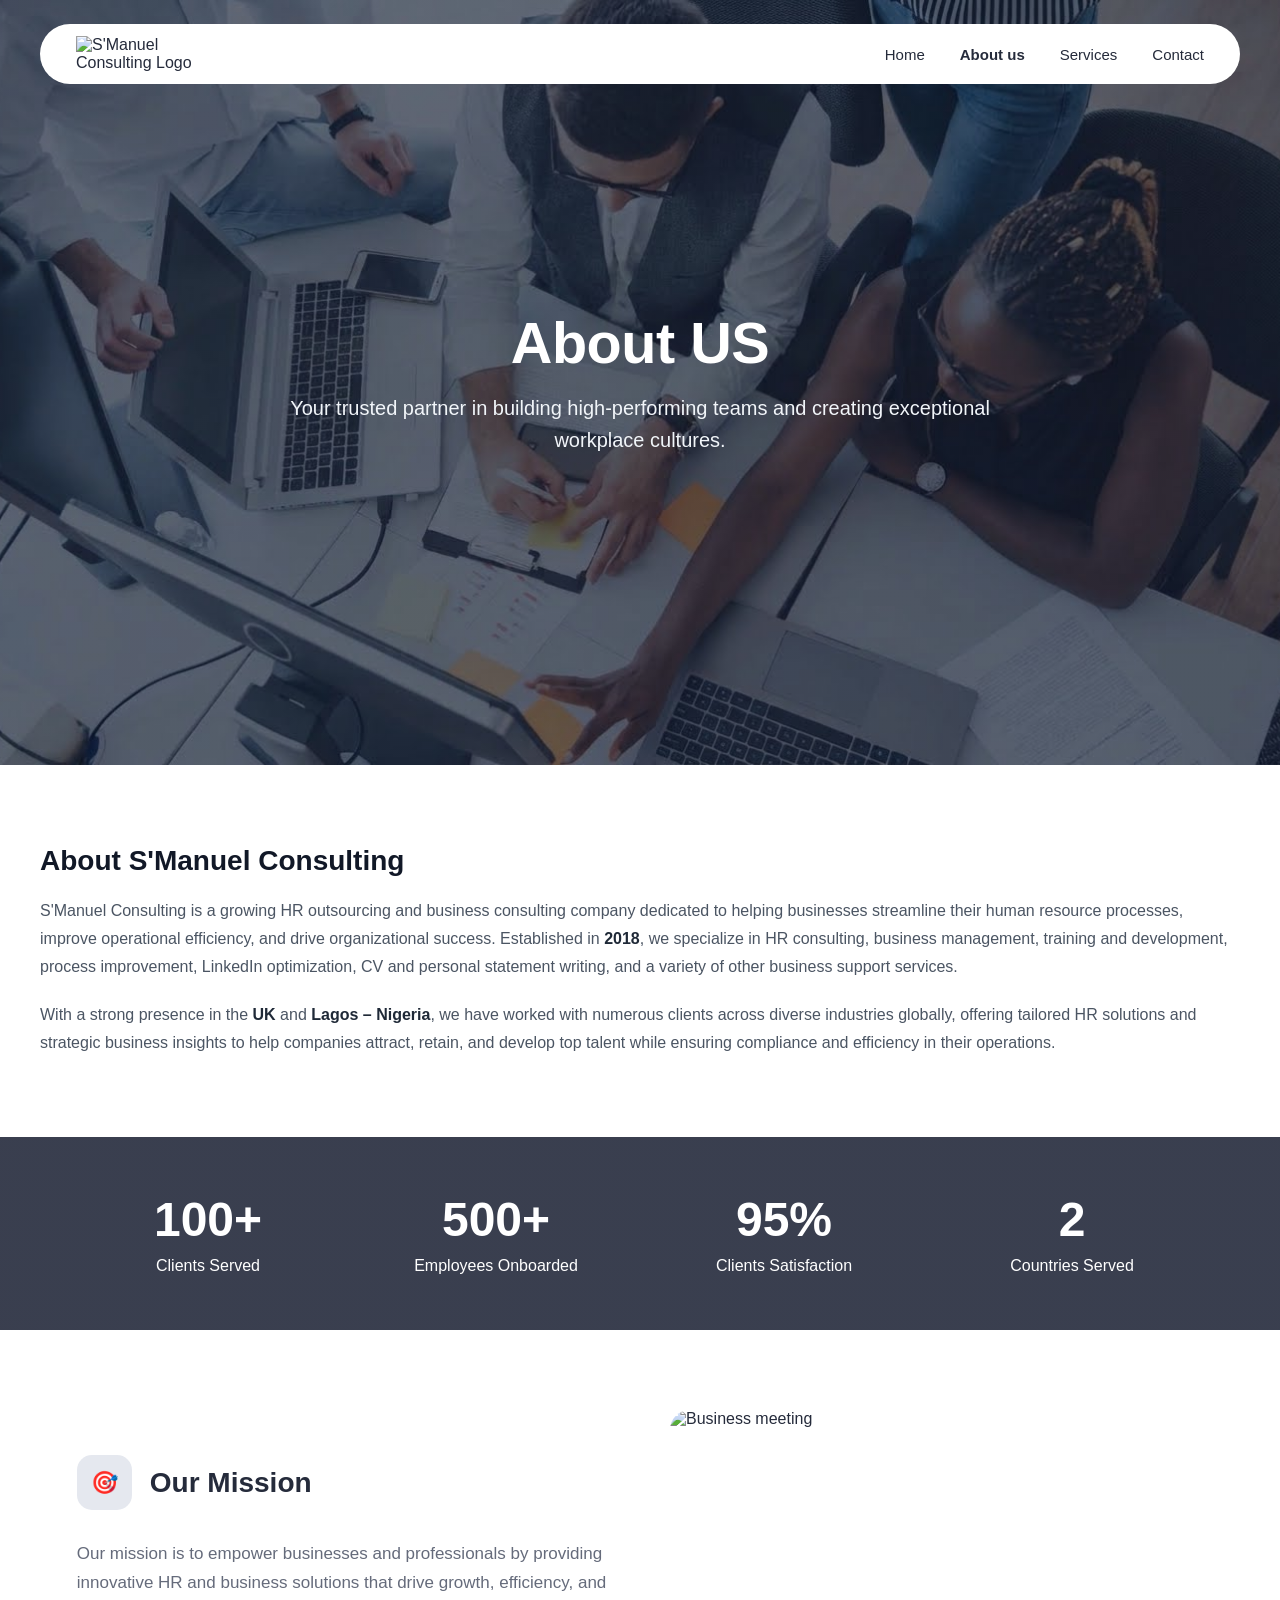
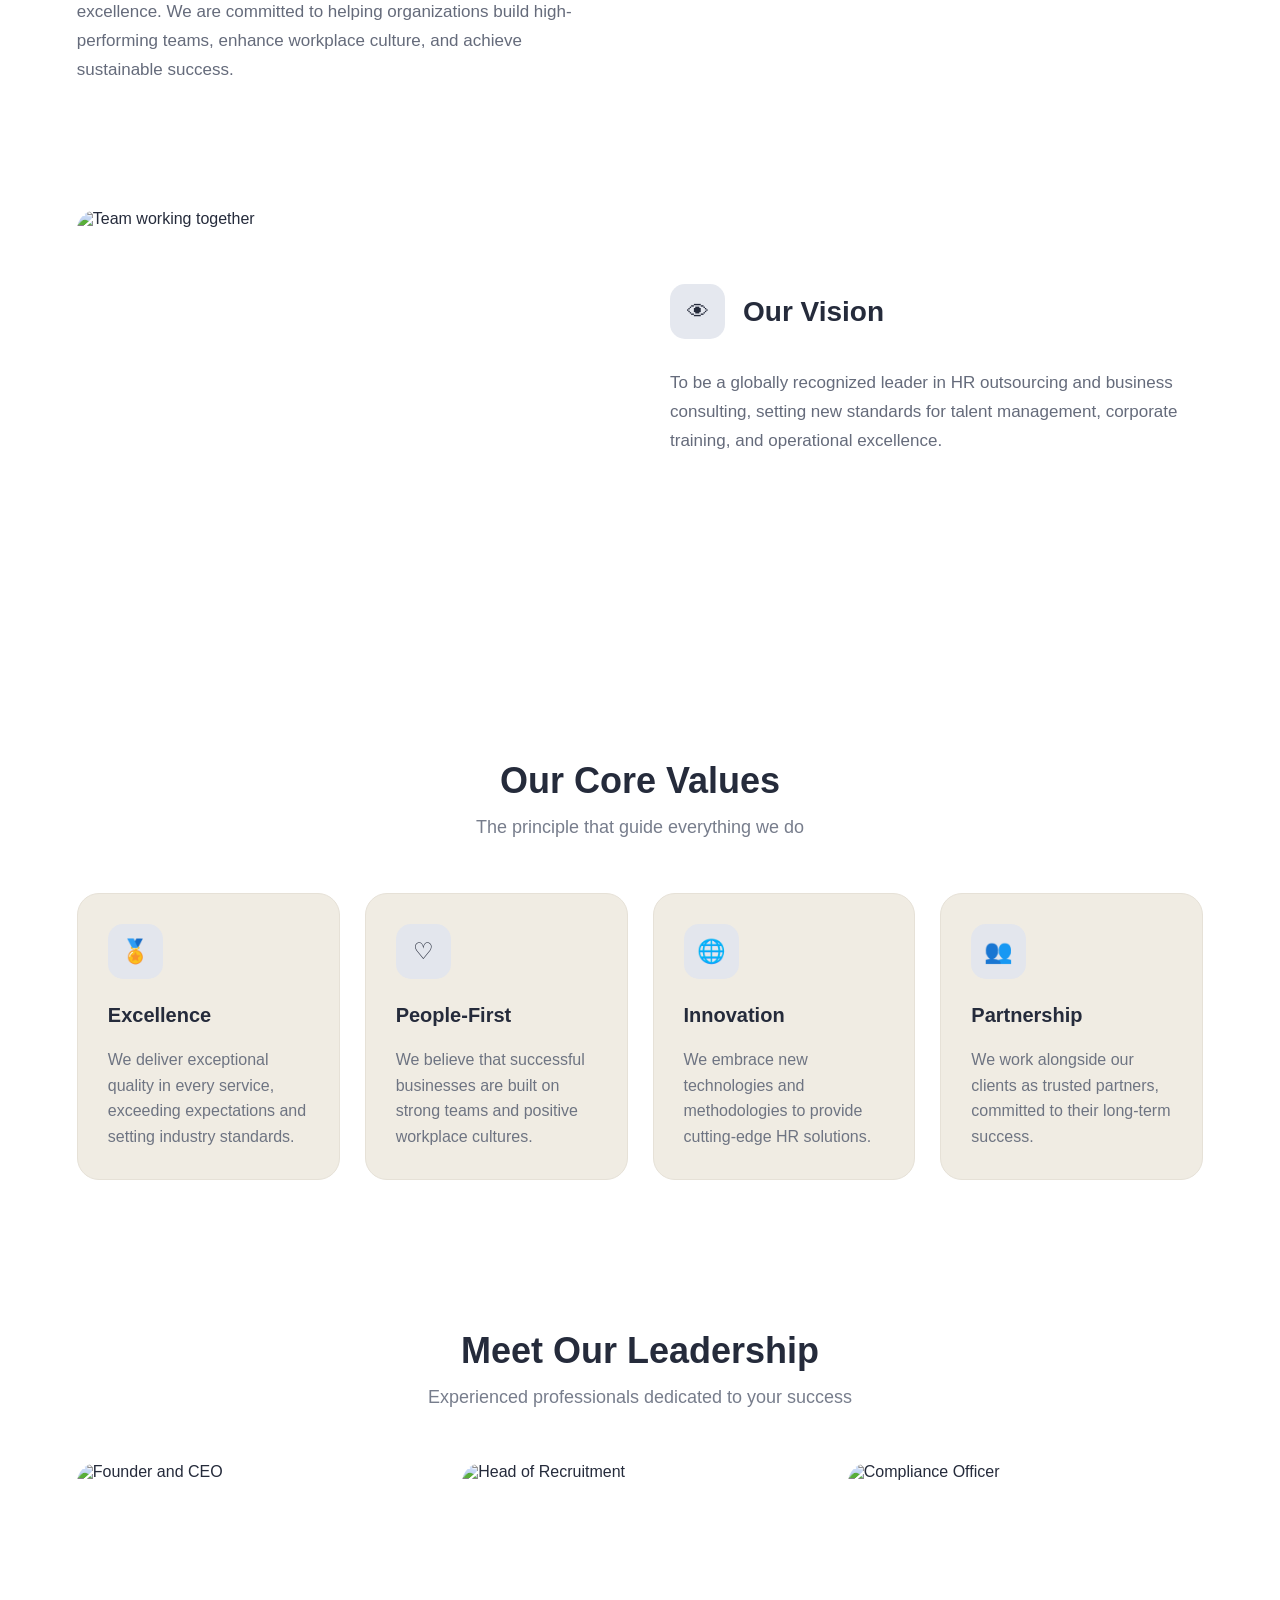
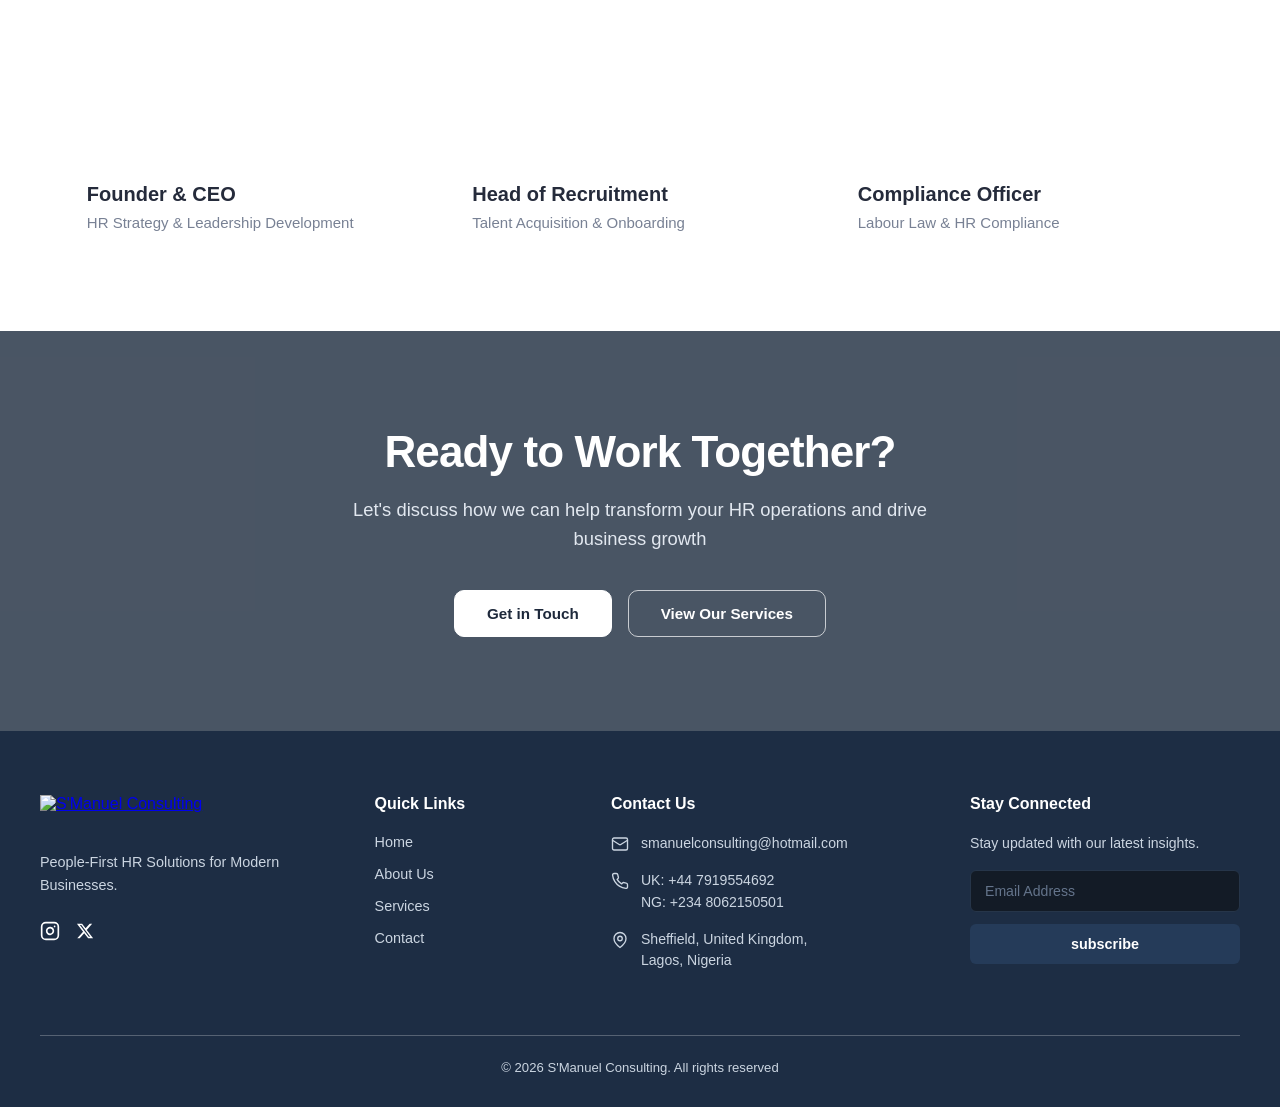
==== commit b1540a65: "updated service-page" ====
--- a/about-us.html
+++ b/about-us.html
@@ -1,30 +1,367 @@
 <!DOCTYPE html>
-<html>
-    <head>
-        <meta name="viewport" content="width=device-width, initial-scale=1.0">
-        <title>About Us | S'Manuel Consulting</title>
-        <link rel="icon" href="https://s-manuel-consulting.vercel.app/_next/image?url=%2FLogo.png&w=256&q=75">
-        <link href= "https://googleapis.com" rel="stylesheet">
-        <link rel="stylesheet" href="about-us.css">
-    </head>
-    <body>
-        <div class="hero">
-        <div class="container">
-
-            <div class="box">
-        <img src="https://s-manuel-consulting.vercel.app/icon.png?icon.034jwjyfz-hox.png" alt="s-manuel-logo">
-        <div class="nav">
-            <a href="index.html">Home</a>
-            <a href="about-us.html">About us</a>
-             <a href="services.html">Services</a>
-            <a href="contact.html">Contact</a>
-        </div>
-        </div>
-            </div>
-            <div class="hero-content">
-            <h1>About us</h1>
-            <p>Your trusted partner in building high-parforming and creating<br> work place culture.</p>
-            </div>
-        </div>
-    </body>
-</html>
+<html lang="en">
+<head>
+    <meta charset="UTF-8">
+    <meta name="viewport" content="width=device-width, initial-scale=1.0">
+    <title>About Us - S'Manuel Consulting</title>
+    <link rel="icon" href="https://s-manuel-consulting.vercel.app/_next/image?url=%2FLogo.png&w=384&q=75">
+    <link rel="stylesheet" href="about-us.css">
+</head>
+<body>
+
+<!-- HEADER -->
+<header class="navbar">
+    <div class="logo">
+        <img src="https://s-manuel-consulting.vercel.app/icon.png?icon.034jwjyfz-hox.png" alt="S'Manuel Consulting Logo">
+    </div>
+
+    <nav class="nav-links">
+        <a href="index.html">Home</a>
+        <a href="about.html" class="active">About us</a>
+        <a href="services.html">Services</a>
+        <a href="contact.html">Contact</a>
+    </nav>
+</header>
+<section class="about-hero">
+    <div class="hero-content">
+      <h1>About US</h1>
+      <p>
+        Your trusted partner in building high-performing teams and creating 
+        exceptional workplace cultures.
+      </p>
+    </div>
+  </section>
+  <section class="about-company">
+  <div class="container">
+    <h2>About S'Manuel Consulting</h2>
+    <p>
+      S'Manuel Consulting is a growing HR outsourcing and business consulting company dedicated to helping businesses streamline their human resource processes, improve operational efficiency, and drive organizational success. Established in <strong>2018</strong>, we specialize in HR consulting, business management, training and development, process improvement, LinkedIn optimization, CV and personal statement writing, and a variety of other business support services.
+    </p>
+    <p>
+      With a strong presence in the <strong>UK</strong> and <strong>Lagos – Nigeria</strong>, we have worked with numerous clients across diverse industries globally, offering tailored HR solutions and strategic business insights to help companies attract, retain, and develop top talent while ensuring compliance and efficiency in their operations.
+    </p>
+  </div>
+</section>
+
+
+<!-- STATISTICS SECTION -->
+<section class="stats-section">
+
+    <div class="stat">
+        <h2>100+</h2>
+        <p>Clients Served</p>
+    </div>
+
+    <div class="stat">
+        <h2>500+</h2>
+        <p>Employees Onboarded</p>
+    </div>
+
+    <div class="stat">
+        <h2>95%</h2>
+        <p>Clients Satisfaction</p>
+    </div>
+
+    <div class="stat">
+        <h2>2</h2>
+        <p>Countries Served</p>
+    </div>
+
+</section>
+
+
+<!-- MISSION SECTION -->
+<section class="mission-vision">
+
+    <div class="mission">
+
+        <div class="text-content">
+
+            <div class="section-heading">
+                <span class="icon">🎯</span>
+                <h2>Our Mission</h2>
+            </div>
+
+            <p>
+                Our mission is to empower businesses and professionals by
+                providing innovative HR and business solutions that drive
+                growth, efficiency, and excellence. We are committed to
+                helping organizations build high-performing teams, enhance
+                workplace culture, and achieve sustainable success.
+            </p>
+
+        </div>
+
+        <div class="image-content">
+            <img src="https://s-manuel-consulting.vercel.app/_next/image?url=%2Fmission.jpg&w=750&q=75" alt="Business meeting">
+        </div>
+
+    </div>
+
+
+    <!-- VISION SECTION -->
+    <div class="vision">
+
+        <div class="image-content">
+            <img src="https://s-manuel-consulting.vercel.app/_next/image?url=%2Fvision.jpg&w=750&q=75" alt="Team working together">
+        </div>
+
+        <div class="text-content">
+
+            <div class="section-heading">
+                <span class="icon">👁</span>
+                <h2>Our Vision</h2>
+            </div>
+
+            <p>
+                To be a globally recognized leader in HR outsourcing and
+                business consulting, setting new standards for talent
+                management, corporate training, and operational excellence.
+            </p>
+
+        </div>
+
+    </div>
+
+</section>
+
+
+<!-- CORE VALUES SECTION -->
+<section class="core-values">
+
+    <div class="section-title">
+        <h2>Our Core Values</h2>
+        <p>The principle that guide everything we do</p>
+    </div>
+
+    <div class="values-container">
+
+        <!-- VALUE 1 -->
+        <div class="value-card">
+
+            <div class="value-icon">🏅</div>
+
+            <h3>Excellence</h3>
+
+            <p>
+                We deliver exceptional quality in every service,
+                exceeding expectations and setting industry standards.
+            </p>
+
+        </div>
+
+
+        <!-- VALUE 2 -->
+        <div class="value-card">
+
+            <div class="value-icon">♡</div>
+
+            <h3>People-First</h3>
+
+            <p>
+                We believe that successful businesses are built on
+                strong teams and positive workplace cultures.
+            </p>
+
+        </div>
+
+
+        <!-- VALUE 3 -->
+        <div class="value-card">
+
+            <div class="value-icon">🌐</div>
+
+            <h3>Innovation</h3>
+
+            <p>
+                We embrace new technologies and methodologies to
+                provide cutting-edge HR solutions.
+            </p>
+
+        </div>
+
+
+        <!-- VALUE 4 -->
+        <div class="value-card">
+
+            <div class="value-icon">👥</div>
+
+            <h3>Partnership</h3>
+
+            <p>
+                We work alongside our clients as trusted partners,
+                committed to their long-term success.
+            </p>
+
+        </div>
+
+    </div>
+
+</section>
+
+
+<!-- LEADERSHIP SECTION -->
+<section class="leadership">
+
+    <div class="section-title">
+        <h2>Meet Our Leadership</h2>
+        <p>Experienced professionals dedicated to your success</p>
+    </div>
+
+    <div class="leadership-container">
+
+        <!-- LEADER 1 -->
+        <div class="leader-card">
+
+            <img src="https://s-manuel-consulting.vercel.app/_next/image?url=%2Ffounder.png&w=640&q=75" alt="Founder and CEO">
+
+            <div class="leader-info">
+                <h3>Founder &amp; CEO</h3>
+                <p>HR Strategy &amp; Leadership Development</p>
+            </div>
+
+        </div>
+
+
+        <!-- LEADER 2 -->
+        <div class="leader-card">
+
+            <img src="https://s-manuel-consulting.vercel.app/_next/image?url=%2Fhead.jpg&w=640&q=75" alt="Head of Recruitment">
+
+            <div class="leader-info">
+                <h3>Head of Recruitment</h3>
+                <p>Talent Acquisition &amp; Onboarding</p>
+            </div>
+
+        </div>
+
+
+        <!-- LEADER 3 -->
+        <div class="leader-card">
+
+            <img src="https://s-manuel-consulting.vercel.app/_next/image?url=%2Fofficer.jpg&w=640&q=75" alt="Compliance Officer">
+
+            <div class="leader-info">
+                <h3>Compliance Officer</h3>
+                <p>Labour Law &amp; HR Compliance</p>
+            </div>
+
+        </div>
+
+    </div>
+
+</section>
+<section class="cta-banner">
+  <div class="cta-overlay"></div>
+  <div class="cta-content">
+    <h2 class="cta-title">Ready to Work Together?</h2>
+    <p class="cta-subtitle">
+      Let's discuss how we can help transform your HR operations and drive business growth
+    </p>
+    <div class="cta-buttons">
+      <a href="/contact" class="btn btn-primary">Get in Touch</a>
+      <a href="/services" class="btn btn-secondary">View Our Services</a>
+    </div>
+  </div>
+</section>
+<footer class="site-footer">
+  <div class="footer-container">
+    <div class="footer-grid">
+      
+      <!-- Column 1: Brand & Socials -->
+      <div class="footer-col brand-col">
+        <a href="/" class="footer-logo">
+          <img src="https://s-manuel-consulting.vercel.app/_next/image?url=%2Ffooterlogo.png&w=256&q=75" alt="S'Manuel Consulting" />
+        </a>
+        <p class="footer-tagline">
+          People-First HR Solutions for Modern Businesses.
+        </p>
+        <div class="social-links">
+          <!-- Instagram Icon -->
+          <a href="#" aria-label="Instagram" class="social-icon">
+            <svg width="20" height="20" viewBox="0 0 24 24" fill="none" stroke="currentColor" stroke-width="2" stroke-linecap="round" stroke-linejoin="round">
+              <rect x="2" y="2" width="20" height="20" rx="5" ry="5"></rect>
+              <path d="M16 11.37A4 4 0 1 1 12.63 8 4 4 0 0 1 16 11.37z"></path>
+              <line x1="17.5" y1="6.5" x2="17.51" y2="6.5"></line>
+            </svg>
+          </a>
+          <!-- X (Twitter) Icon -->
+          <a href="#" aria-label="X" class="social-icon">
+            <svg width="18" height="18" viewBox="0 0 24 24" fill="currentColor">
+              <path d="M18.244 2.25h3.308l-7.227 8.26 8.502 11.24H16.17l-5.214-6.817L4.99 21.75H1.68l7.73-8.835L1.254 2.25H8.08l4.713 6.231zm-1.161 17.52h1.833L7.084 4.126H5.117z"/>
+            </svg>
+          </a>
+        </div>
+      </div>
+
+      <!-- Column 2: Quick Links -->
+      <div class="footer-col">
+        <h4 class="footer-heading">Quick Links</h4>
+        <ul class="footer-links">
+          <li><a href="/">Home</a></li>
+          <li><a href="/about">About Us</a></li>
+          <li><a href="/services">Services</a></li>
+          <li><a href="/contact">Contact</a></li>
+        </ul>
+      </div>
+
+      <!-- Column 3: Contact Us -->
+      <div class="footer-col">
+        <h4 class="footer-heading">Contact Us</h4>
+        <ul class="footer-contact">
+          <li>
+            <svg class="contact-icon" width="18" height="18" viewBox="0 0 24 24" fill="none" stroke="currentColor" stroke-width="1.8" stroke-linecap="round" stroke-linejoin="round">
+              <rect x="2" y="4" width="20" height="16" rx="2"></rect>
+              <path d="m22 7-8.97 5.7a1.94 1.94 0 0 1-2.06 0L2 7"></path>
+            </svg>
+            <a href="mailto:smanuelconsulting@hotmail.com">smanuelconsulting@hotmail.com</a>
+          </li>
+          <li>
+            <svg class="contact-icon" width="18" height="18" viewBox="0 0 24 24" fill="none" stroke="currentColor" stroke-width="1.8" stroke-linecap="round" stroke-linejoin="round">
+              <path d="M22 16.92v3a2 2 0 0 1-2.18 2 19.79 19.79 0 0 1-8.63-3.07 19.5 19.5 0 0 1-6-6 19.79 19.79 0 0 1-3.07-8.67A2 2 0 0 1 4.11 2h3a2 2 0 0 1 2 1.72 12.84 12.84 0 0 0 .7 2.81 2 2 0 0 1-.45 2.11L8.09 9.91a16 16 0 0 0 6 6l1.27-1.27a2 2 0 0 1 2.11-.45 12.84 12.84 0 0 0 2.81.7A2 2 0 0 1 22 16.92z"></path>
+            </svg>
+            <div>
+              <div>UK: +44 7919554692</div>
+              <div>NG: +234 8062150501</div>
+            </div>
+          </li>
+          <li>
+            <svg class="contact-icon" width="18" height="18" viewBox="0 0 24 24" fill="none" stroke="currentColor" stroke-width="1.8" stroke-linecap="round" stroke-linejoin="round">
+              <path d="M20 10c0 6-8 12-8 12s-8-6-8-12a8 8 0 0 1 16 0Z"></path>
+              <circle cx="12" cy="10" r="3"></circle>
+            </svg>
+            <div>
+              <div>Sheffield, United Kingdom,</div>
+              <div>Lagos, Nigeria</div>
+            </div>
+          </li>
+        </ul>
+      </div>
+
+      <!-- Column 4: Stay Connected -->
+      <div class="footer-col">
+        <h4 class="footer-heading">Stay Connected</h4>
+        <p class="newsletter-text">Stay updated with our latest insights.</p>
+        <form class="newsletter-form" action="#" method="POST">
+          <input 
+            type="email" 
+            placeholder="Email Address" 
+            aria-label="Email Address" 
+            class="newsletter-input" 
+            required 
+          />
+          <button type="submit" class="newsletter-btn">subscribe</button>
+        </form>
+      </div>
+
+    </div>
+
+    <!-- Bottom Divider & Copyright -->
+    <div class="footer-bottom">
+      <p>&copy; 2026 S'Manuel Consulting. All rights reserved</p>
+    </div>
+  </div>
+</footer>
+
+</body>
+</html>
--- a/about-us.css
+++ b/about-us.css
@@ -1,172 +1,766 @@
-*{
-    padding: 0%;
-    margin: 0%;
+@import url('https://googleapis.com');
+
+* {
+    margin: 0;
+    padding: 0;
     box-sizing: border-box;
-    font-family: 'plus jakarta sans', sans-serif;
-}
-
-body{
+    font-family: 'poppins', sans-serif;
+}
+
+body {
+    font-family: Arial, Helvetica, sans-serif;
     background-color: white;
-    overflow-x: hidden;
-}
-.hero{
-    height: 500px;
-    width: 100%;
-    background-image:
-            linear-gradient(
-                rgba(15, 23, 42, 0.45),
-                rgba(15, 23, 42, 0.45)
-            ), 
-            url("https://s-manuel-consulting.vercel.app/_next/image?url=%2FaboutImg.jpg&w=640&q=75");
-    background-repeat: no-repeat;
-    background-size: cover;
-    background-position: center;
-
-    display: flex;
-    flex-direction: column;
-}
-.container{
-    display: flex;
-      justify-content: center;
-      align-items: center;
-    padding: 30px;
-}
-
-.box{
-    height: 80px;
-    width: 900px;
-    background-color: white;
-    border-radius: 70px;
-    display: flex;
-    align-items: center;
-    gap: 20px ;
+    color: #252b3b;
+}
+
+img {
+    max-width: 100%;
+    display: block;
+}
+
+header{
+    position: fixed;
+    top: 24px;
+    left: 40px;
+    right: 40px;
+   max-width: 1300px;
+    z-index: 10;
+    background: transparent;
+    padding: 0 40;
+}
+
+.navbar {
+    max-width: 1300px;
     display: flex;
     align-items: center;
     justify-content: space-between;
-    cursor: pointer;
-}
-
-.box img {
-margin-left: 50px;
-}
-
-.nav{
-display: flex;
-gap: 30px;
-margin-right: 40px;
-
-}
-
-.hero-content{
-margin: auto;
-text-align: center;
-color: white;
-max-width: 700px;
-padding: 0 20px;
-font-weight: 900;
-}
-
-.hero-content h1{
-    font-size: 52px;
-    font-weight: 800;
-    letter-spacing: -0.5px;
-    margin-bottom: 16px;
-}
-
-.hero-content p{
+    margin: 0 auto;
+    padding: 12px 36px;
+    background-color: white;
+    border-radius: 50px;
+}
+
+.logo img {
+    width: 120px;
+    height: auto;
+}
+
+.nav-links {
+    display: flex;
+    align-items: center;
+    gap: 35px;
+}
+
+.nav-links a {
+    text-decoration: none;
+    color: #252b3b;
+    font-size: 15px;
+    font-weight: 500;
+    transition: 0.3s;
+}
+
+.nav-links a:hover {
+    color: #7185a5;
+}
+
+.nav-links .active {
+    font-weight: bold;
+}
+
+.about-hero {
+  position: relative;
+  width: 100%;
+  min-height: 85vh;
+  display: flex;
+  justify-content: center;
+  align-items: center;
+  text-align: center;
+  color: #ffffff;
+  padding: 0 20px;
+  overflow: hidden;
+  background-image: 
+    linear-gradient(rgba(30, 38, 52, 0.25), rgba(30, 38, 52, 0.25)),
+    url('[data-uri]'); /* Replace with your image file path */
+  background-size: cover;
+  background-position: center;
+  background-repeat: no-repeat;
+}
+
+.hero-content {
+  max-width: 780px;
+}
+
+.hero-content h1 {
+  font-size: clamp(2.2rem, 5vw, 3.6rem);
+  font-weight: 700;
+  margin-bottom: 16px;
+  letter-spacing: -0.5px;
+}
+
+.hero-content p {
+  font-size: clamp(1rem, 2vw, 1.25rem);
+  font-weight: 400;
+  line-height: 1.6;
+  color: #f1f5f9;
+}
+
+.about-company {
+  background-color: #ffffff;
+  padding: 80px 40px;
+}
+
+.about-company .container {
+  max-width: 1200px; 
+  margin: 0 auto;
+}
+
+.about-company h2 {
+  font-size: 1.75rem;
+  font-weight: 700;
+  color: #111827; 
+  margin-bottom: 20px;
+}
+
+.about-company p {
+  font-size: 1rem;
+  font-weight: 400;
+  line-height: 1.75;
+  color: #4b5563;
+  margin-bottom: 20px;
+}
+
+.about-company p:last-child {
+  margin-bottom: 0;
+}
+
+.about-company strong {
+  font-weight: 600;
+  color: #1f2937; 
+}
+
+.stats-section {
+    display: grid;
+    grid-template-columns: repeat(4, 1fr);
+    align-items: center;
+    text-align: center;
+    padding: 55px 5%;
+    background:
+        linear-gradient(rgba(23, 29, 48, 0.85),
+        rgba(23, 29, 48, 0.85)),
+        url("images/stats-background.jpg");
+
+    background-size: cover;
+    background-position: center;
+    color: #ffffff;
+}
+
+.stat h2 {
+    font-size: 48px;
+    margin-bottom: 10px;
+    font-weight: 700;
+}
+
+.stat p {
+    font-size: 16px;
+}
+
+
+.mission-vision {
+    padding: 80px 6%;
+}
+
+.mission,
+.vision {
+    display: grid;
+    grid-template-columns: 1fr 1fr;
+    align-items: center;
+    gap: 60px;
+    margin-bottom: 80px;
+}
+
+.text-content {
+    width: 100%;
+}
+
+.section-heading {
+    display: flex;
+    align-items: center;
+    gap: 18px;
+    margin-bottom: 30px;
+}
+
+.section-heading h2 {
+    font-size: 28px;
+    font-weight: 700;
+}
+
+.icon {
+    display: flex;
+    align-items: center;
+    justify-content: center;
+    width: 55px;
+    height: 55px;
+    background-color: #e5e8ef;
+    border-radius: 15px;
+    font-size: 22px;
+}
+
+.text-content p {
+    font-size: 17px;
+    line-height: 1.7;
+    color: #656b7b;
+}
+
+.image-content img {
+    width: 100%;
+    height: 320px;
+    object-fit: cover;
+    border-radius: 20px;
+}
+
+
+.core-values {
+    padding: 70px 6%;
+}
+
+.section-title {
+    text-align: center;
+    margin-bottom: 55px;
+}
+
+.section-title h2 {
+    font-size: 36px;
+    margin-bottom: 15px;
+}
+
+.section-title p {
+    color: #777d8c;
+    font-size: 18px;
+}
+
+.values-container {
+    display: grid;
+    grid-template-columns: repeat(4, 1fr);
+    gap: 25px;
+}
+
+.value-card {
+    background-color: #f0ece3;
+    border: 1px solid #e6e1d7;
+    padding: 30px;
+    border-radius: 22px;
+    transition: 0.3s;
+}
+
+.value-card:hover {
+    transform: translateY(-5px);
+}
+
+.value-icon {
+    display: flex;
+    align-items: center;
+    justify-content: center;
+    width: 55px;
+    height: 55px;
+    background-color: #e3e6ed;
+    border-radius: 15px;
+    margin-bottom: 25px;
+    font-size: 23px;
+}
+
+.value-card h3 {
     font-size: 20px;
-    font-weight: 600;
-    line-height: 1.5;
-}
-
-.nav a{
-    text-decoration: none;
-    color: #4b5563;
-    font-weight: 500;
-}
-
-@media (max-width: 900px) {
-    .box {
-        width: min(740px, 92vw);
-    }
-
-    .box img {
-        margin-left: 28px;
-    }
-
-    .nav {
+    margin-bottom: 20px;
+}
+
+.value-card p {
+    font-size: 16px;
+    color: #6e7482;
+    line-height: 1.6;
+}
+
+
+.leadership {
+    padding: 80px 6%;
+}
+
+.leadership-container {
+    display: grid;
+    grid-template-columns: repeat(3, 1fr);
+    gap: 30px;
+}
+
+.leader-card {
+    overflow: hidden;
+}
+
+.leader-card img {
+    width: 100%;
+    height: 300px;
+    object-fit: cover;
+    border-radius: 20px;
+}
+
+.leader-info {
+    padding: 20px 10px;
+}
+
+.leader-info h3 {
+    font-size: 20px;
+    margin-bottom: 8px;
+}
+
+.leader-info p {
+    color: #788194;
+    font-size: 15px;
+}
+
+
+
+@media (max-width: 992px) {
+
+    .values-container {
+        grid-template-columns: repeat(2, 1fr);
+    }
+
+    .mission,
+    .vision {
+        gap: 30px;
+    }
+
+    .stat h2 {
+        font-size: 38px;
+    }
+
+    .leadership-container {
         gap: 20px;
-        margin-right: 28px;
-    }
-
-    .hero-content h1 {
-        font-size: clamp(38px, 7vw, 52px);
-    }
-
-    .hero-content p {
-        font-size: clamp(16px, 2.5vw, 20px);
-    }
-}
+    }
+
+    .leader-card img {
+        height: 250px;
+    }
+
+}
+
+
 
 @media (max-width: 600px) {
-    .hero {
-        min-height: 470px;
-        height: auto;
-    }
-
-    .container {
-        padding: 16px;
-    }
-
-    .box {
-        width: 100%;
-        min-height: 62px;
-        height: auto;
-        padding: 10px 16px;
-        border-radius: 24px;
-    }
-
-    .box img {
-        width: 82px;
-        height: auto;
-        margin-left: 0;
-    }
-
-    .nav {
+
+   
+    .navbar {
+        flex-direction: column;
+        gap: 20px;
+        padding: 20px;
+        border-radius: 25px;
+    }
+
+    .nav-links {
         flex-wrap: wrap;
-        justify-content: flex-end;
-        gap: 7px 14px;
-        margin-right: 0;
-    }
-
-    .nav a {
-        font-size: 11px;
-    }
-
-    .hero-content {
-        margin: auto;
-    }
-
-    .hero-content h1 {
-        font-size: 38px;
-    }
-
-    .hero-content p {
+        justify-content: center;
+        gap: 20px;
+    }
+
+    
+    .stats-section {
+        grid-template-columns: repeat(2, 1fr);
+        gap: 35px;
+        padding: 40px 20px;
+    }
+
+    .stat h2 {
+        font-size: 32px;
+    }
+
+    .stat p {
+        font-size: 14px;
+    }
+
+    
+    .mission-vision {
+        padding: 50px 5%;
+    }
+
+    .mission,
+    .vision {
+        grid-template-columns: 1fr;
+        gap: 30px;
+        margin-bottom: 60px;
+    }
+
+    .mission .image-content {
+        order: 2;
+    }
+
+    .vision .image-content {
+        order: 1;
+    }
+
+    .vision .text-content {
+        order: 2;
+    }
+
+    .section-heading h2 {
+        font-size: 24px;
+    }
+
+    .text-content p {
         font-size: 15px;
     }
 
-    .hero-content p br {
-        display: none;
-    }
-}
-
-@media (max-width: 380px) {
-    .box {
-        align-items: flex-start;
-        flex-direction: column;
-    }
-
-    .nav {
-        justify-content: flex-start;
-    }
-}
+    .image-content img {
+        height: 250px;
+    }
+
+    
+    .core-values {
+        padding: 50px 5%;
+    }
+
+    .section-title h2 {
+        font-size: 28px;
+    }
+
+    .section-title p {
+        font-size: 15px;
+    }
+
+    .values-container {
+        grid-template-columns: 1fr;
+        gap: 20px;
+    }
+
+    .value-card {
+        padding: 25px;
+    }
+
+    
+    .leadership {
+        padding: 50px 5%;
+    }
+
+    .leadership-container {
+        grid-template-columns: 1fr;
+        gap: 30px;
+    }
+
+    .leader-card img {
+        height: 320px;
+    }
+
+}
+
+
+.cta-banner {
+  position: relative;
+  width: 100%;
+  min-height: 400px;
+  display: flex;
+  align-items: center;
+  justify-content: center;
+  text-align: center;
+  padding: 80px 20px;
+  box-sizing: border-box;
+  font-family: -apple-system, BlinkMacSystemFont, "Segoe UI", Roboto, Helvetica, Arial, sans-serif;
+  
+ 
+  background-image: url('https://s-manuel-consulting.vercel.app/_next/image?url=%2FaboutfooterImg.jpg&w=3840&q=75'); 
+  background-size: cover;
+  background-position: center;
+  background-repeat: no-repeat;
+}
+
+
+.cta-overlay {
+  position: absolute;
+  inset: 0;
+  background-color: rgba(34, 48, 66, 0.82);
+  z-index: 1;
+}
+
+
+.cta-content {
+  position: relative;
+  z-index: 2;
+  max-width: 720px;
+  margin: 0 auto;
+  color: #ffffff;
+}
+
+
+.cta-title {
+  font-size: clamp(2rem, 4vw, 2.75rem);
+  font-weight: 700;
+  margin: 0 0 16px 0;
+  line-height: 1.2;
+  letter-spacing: -0.02em;
+}
+
+
+.cta-subtitle {
+  font-size: clamp(1rem, 2vw, 1.15rem);
+  font-weight: 400;
+  color: #e2e8f0;
+  margin: 0 auto 36px auto;
+  max-width: 580px;
+  line-height: 1.6;
+}
+
+
+.cta-buttons {
+  display: flex;
+  flex-wrap: wrap;
+  gap: 16px;
+  justify-content: center;
+  align-items: center;
+}
+
+
+.btn {
+  display: inline-flex;
+  align-items: center;
+  justify-content: center;
+  padding: 14px 32px;
+  font-size: 0.95rem;
+  font-weight: 600;
+  text-decoration: none;
+  border-radius: 10px;
+  transition: all 0.25s ease;
+  cursor: pointer;
+}
+
+
+.btn-primary {
+  background-color: #ffffff;
+  color: #1e293b;
+  border: 1.5px solid #ffffff;
+}
+
+.btn-primary:hover {
+  background-color: #f1f5f9;
+  transform: translateY(-2px);
+}
+
+
+.btn-secondary {
+  background-color: transparent;
+  color: #ffffff;
+  border: 1.5px solid rgba(255, 255, 255, 0.7);
+}
+
+.btn-secondary:hover {
+  background-color: rgba(255, 255, 255, 0.12);
+  border-color: #ffffff;
+  transform: translateY(-2px);
+}
+
+
+@media (max-width: 480px) {
+  .cta-buttons {
+    flex-direction: column;
+    width: 100%;
+  }
+
+  .btn {
+    width: 100%;
+    max-width: 280px;
+  }
+}
+
+.site-footer {
+  background-color: #1d2d44;
+  color: #e2e8f0;
+  padding: 64px 24px 32px 24px;
+  font-family: -apple-system, BlinkMacSystemFont, "Segoe UI", Roboto, Helvetica, Arial, sans-serif;
+  box-sizing: border-box;
+}
+
+.footer-container {
+  max-width: 1200px;
+  margin: 0 auto;
+}
+
+
+.footer-grid {
+  display: grid;
+  grid-template-columns: 1.2fr 0.8fr 1.3fr 1.1fr;
+  gap: 40px;
+  margin-bottom: 48px;
+}
+
+
+.footer-logo img {
+  height: 36px;
+  width: auto;
+  display: block;
+  margin-bottom: 20px;
+}
+
+.footer-tagline {
+  font-size: 0.9rem;
+  line-height: 1.6;
+  color: #cbd5e1;
+  margin: 0 0 24px 0;
+  max-width: 240px;
+}
+
+.social-links {
+  display: flex;
+  align-items: center;
+  gap: 16px;
+}
+
+.social-icon {
+  color: #ffffff;
+  text-decoration: none;
+  display: inline-flex;
+  align-items: center;
+  justify-content: center;
+  transition: opacity 0.2s ease, transform 0.2s ease;
+}
+
+.social-icon:hover {
+  opacity: 0.75;
+  transform: translateY(-2px);
+}
+
+
+.footer-heading {
+  color: #ffffff;
+  font-size: 1rem;
+  font-weight: 700;
+  margin: 0 0 20px 0;
+}
+
+
+.footer-links {
+  list-style: none;
+  padding: 0;
+  margin: 0;
+}
+
+.footer-links li {
+  margin-bottom: 14px;
+}
+
+.footer-links a {
+  color: #cbd5e1;
+  text-decoration: none;
+  font-size: 0.9rem;
+  transition: color 0.2s ease;
+}
+
+.footer-links a:hover {
+  color: #ffffff;
+}
+
+
+.footer-contact {
+  list-style: none;
+  padding: 0;
+  margin: 0;
+}
+
+.footer-contact li {
+  display: flex;
+  align-items: flex-start;
+  gap: 12px;
+  margin-bottom: 16px;
+  font-size: 0.88rem;
+  line-height: 1.5;
+  color: #cbd5e1;
+}
+
+.footer-contact a {
+  color: #cbd5e1;
+  text-decoration: none;
+  word-break: break-all;
+}
+
+.footer-contact a:hover {
+  color: #ffffff;
+}
+
+.contact-icon {
+  flex-shrink: 0;
+  margin-top: 2px;
+  color: #cbd5e1;
+}
+
+
+.newsletter-text {
+  font-size: 0.88rem;
+  color: #cbd5e1;
+  margin: 0 0 16px 0;
+  line-height: 1.5;
+}
+
+.newsletter-form {
+  display: flex;
+  flex-direction: column;
+  gap: 12px;
+}
+
+.newsletter-input {
+  width: 100%;
+  padding: 12px 14px;
+  background-color: #131b26;
+  border: 1px solid #263549;
+  border-radius: 6px;
+  color: #ffffff;
+  font-size: 0.88rem;
+  box-sizing: border-box;
+  outline: none;
+  transition: border-color 0.2s ease;
+}
+
+.newsletter-input::placeholder {
+  color: #64748b;
+}
+
+.newsletter-input:focus {
+  border-color: #475569;
+}
+
+.newsletter-btn {
+  width: 100%;
+  padding: 12px 16px;
+  background-color: #253b59;
+  color: #ffffff;
+  border: none;
+  border-radius: 6px;
+  font-size: 0.9rem;
+  font-weight: 600;
+  cursor: pointer;
+  transition: background-color 0.2s ease;
+}
+
+.newsletter-btn:hover {
+  background-color: #2f4b70;
+}
+
+
+.footer-bottom {
+  border-top: 1px solid rgba(255, 255, 255, 0.25);
+  padding-top: 24px;
+  text-align: center;
+}
+
+.footer-bottom p {
+  margin: 0;
+  font-size: 0.82rem;
+  color: #cbd5e1;
+}
+
+
+@media (max-width: 960px) {
+  .footer-grid {
+    grid-template-columns: repeat(2, 1fr);
+  }
+}
+
+@media (max-width: 560px) {
+  .footer-grid {
+    grid-template-columns: 1fr;
+    gap: 32px;
+  }
+}
